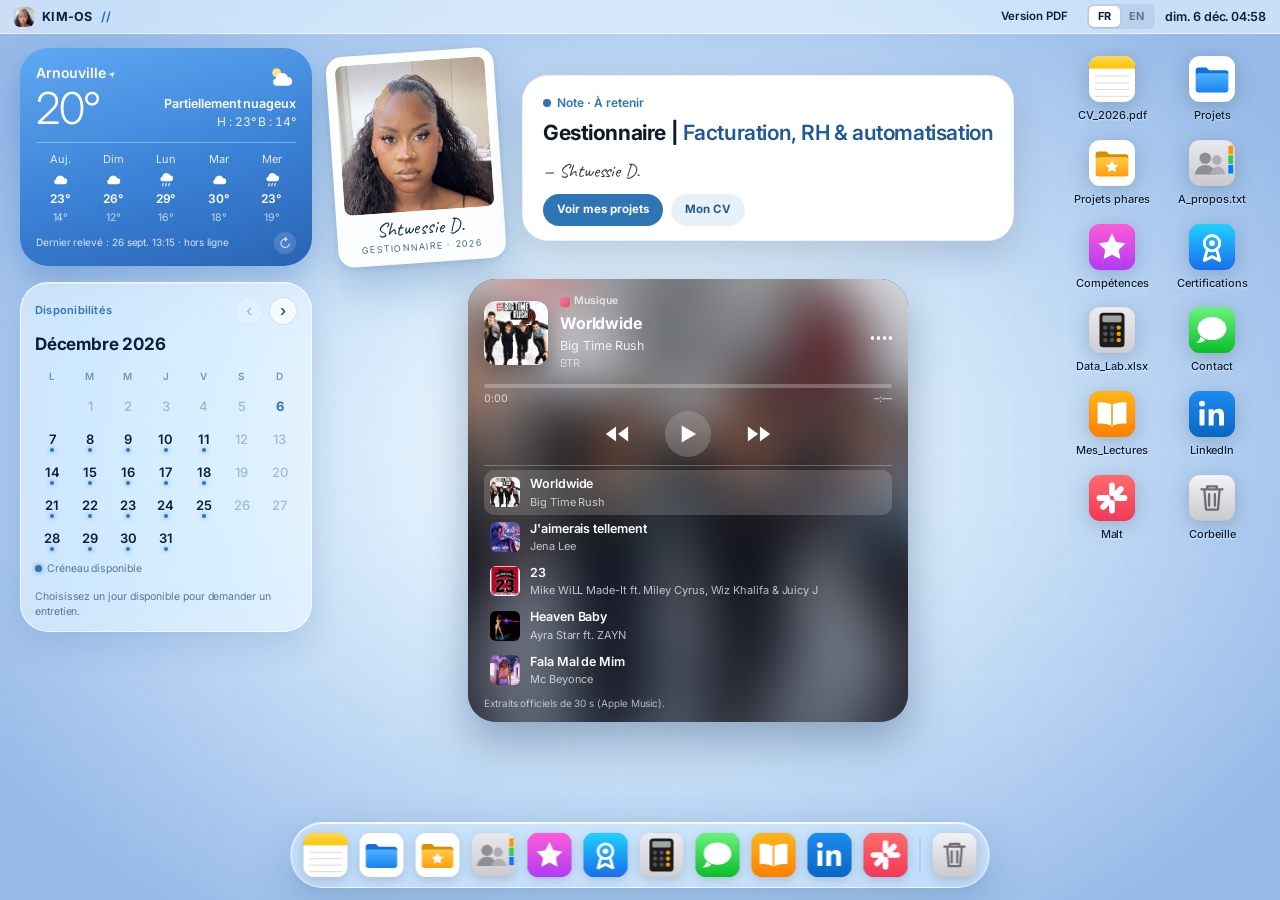
==== index.html @ 1da0425a "Portfolio KIM-OS" ====
<!DOCTYPE html>
<html lang="fr">
<head>
<meta charset="utf-8">
<meta name="viewport" content="width=device-width, initial-scale=1">
<title>KIM-OS Portfolio</title>
<link rel="preconnect" href="https://fonts.googleapis.com">
<link rel="preconnect" href="https://fonts.gstatic.com" crossorigin>
<link href="https://fonts.googleapis.com/css2?family=Playfair+Display:wght@500;600;700&family=Inter:wght@400;500;600;700&family=JetBrains+Mono:wght@400;500&family=Caveat:wght@500;600&display=swap" rel="stylesheet">
<style>
:root{
  --wall:#EFEBE4; --wall-2:#E5DFD5; --surface:#FFFFFF; --surface-2:#F7F5F1; --surface-3:#EFEDE8;
  --ink:#16171B; --ink-2:#3B3F48; --muted:#6B7080; --line:#E4E0D8;
  --accent:#6B1724; --accent-soft:rgba(107,23,36,.08); --gold:#A9842A; --gold-soft:rgba(212,175,55,.16);
  --ok:#1B8A5A; --flag-bg:#FFF1CC; --flag-ink:#6E4A00;
  --term-bg:#131418; --term-ink:#E7E4DD; --term-dim:#8C8F99; --term-acc:#E3B94A;
  --bar:rgba(255,255,255,.72); --dock:rgba(255,255,255,.66);
  --shadow:0 1px 2px rgba(0,0,0,.06),0 18px 50px rgba(30,20,10,.16);
  --serif:"Playfair Display",Georgia,serif; --sans:"Inter",system-ui,sans-serif; --mono:"JetBrains Mono",ui-monospace,monospace;
}
@media (prefers-color-scheme:dark){:root:not([data-theme="light"]){
  --wall:#121317; --wall-2:#1A1B21; --surface:#1C1D22; --surface-2:#23242A; --surface-3:#2A2B32;
  --ink:#EEECE7; --ink-2:#CBC8C1; --muted:#9A9DA8; --line:#33343C;
  --accent:#E0909C; --accent-soft:rgba(224,144,156,.12); --gold:#D9B64E; --gold-soft:rgba(217,182,78,.14);
  --flag-bg:#4A3A12; --flag-ink:#FFE3A1; --bar:rgba(28,29,34,.72); --dock:rgba(28,29,34,.7);
  --shadow:0 1px 2px rgba(0,0,0,.3),0 18px 50px rgba(0,0,0,.5);
}}
:root[data-theme="dark"]{
  --wall:#121317; --wall-2:#1A1B21; --surface:#1C1D22; --surface-2:#23242A; --surface-3:#2A2B32;
  --ink:#EEECE7; --ink-2:#CBC8C1; --muted:#9A9DA8; --line:#33343C;
  --accent:#E0909C; --accent-soft:rgba(224,144,156,.12); --gold:#D9B64E; --gold-soft:rgba(217,182,78,.14);
  --flag-bg:#4A3A12; --flag-ink:#FFE3A1; --bar:rgba(28,29,34,.72); --dock:rgba(28,29,34,.7);
  --shadow:0 1px 2px rgba(0,0,0,.3),0 18px 50px rgba(0,0,0,.5);
}
*{box-sizing:border-box;margin:0;padding:0}
html,body{height:100%}
body{font-family:var(--sans);color:var(--ink);background:var(--wall);font-size:14px;line-height:1.55;-webkit-font-smoothing:antialiased;overflow:hidden}
button{font:inherit;color:inherit;background:none;border:0;cursor:pointer}
a{color:inherit}
.tbc{background:var(--flag-bg);color:var(--flag-ink);font-size:.86em;padding:.05em .4em;border-radius:4px;font-weight:500;box-decoration-break:clone;-webkit-box-decoration-break:clone}

/* ---------- Wallpaper ---------- */
#desktop{position:fixed;inset:0;overflow:hidden;
  background:
    radial-gradient(900px 600px at 85% 15%,var(--gold-soft),transparent 60%),
    radial-gradient(800px 700px at 10% 90%,var(--accent-soft),transparent 60%),
    linear-gradient(160deg,var(--wall),var(--wall-2));}
#desktop::after{content:"";position:absolute;inset:0;pointer-events:none;opacity:.35;
  background-image:linear-gradient(var(--line) 1px,transparent 1px),linear-gradient(90deg,var(--line) 1px,transparent 1px);
  background-size:48px 48px;mask-image:radial-gradient(ellipse at center,#000 20%,transparent 75%)}

/* ---------- Menu bar ---------- */
#menubar{position:fixed;top:0;left:0;right:0;height:38px;z-index:9000;display:flex;align-items:center;gap:14px;padding:0 14px;
  background:var(--bar);backdrop-filter:blur(18px) saturate(1.4);-webkit-backdrop-filter:blur(18px) saturate(1.4);border-bottom:1px solid var(--line);font-size:12.5px}
.mb-brand{white-space:nowrap;display:flex;align-items:center;gap:8px;font-weight:700;letter-spacing:.02em}
.mb-brand img{width:20px;height:20px;border-radius:6px;object-fit:cover}
.mb-brand span{color:var(--gold)}
#mbApp{color:var(--muted);font-weight:500;white-space:nowrap;overflow:hidden;text-overflow:ellipsis}
.mb-right{margin-left:auto;display:flex;align-items:center;gap:10px}
.seg{display:flex;background:var(--surface-3);border-radius:7px;padding:2px}
.seg button{padding:2px 9px;border-radius:5px;font-size:11px;font-weight:700;color:var(--muted)}
.seg button.on{background:var(--surface);color:var(--ink);box-shadow:0 1px 2px rgba(0,0,0,.12)}
.mb-btn{white-space:nowrap;padding:4px 9px;border-radius:6px;font-weight:600;font-size:11.5px}
.mb-btn:hover{background:var(--surface-3)}
#clock{font-variant-numeric:tabular-nums;font-weight:600;white-space:nowrap}

/* ---------- Desktop icons ---------- */
#icons{position:absolute;top:56px;left:18px;bottom:96px;display:grid;grid-auto-flow:column;grid-template-rows:repeat(auto-fill,104px);gap:6px 10px;z-index:1}
.dicon{width:100px;display:flex;flex-direction:column;align-items:center;gap:6px;padding:8px 4px;border-radius:10px;text-align:center;transition:background .15s}
.dicon:hover,.dicon:focus-visible{background:rgba(127,127,127,.12);outline:none}
.dicon:active .glyph{transform:scale(.94)}
.dicon .glyph{width:52px;height:52px;transition:transform .12s;filter:drop-shadow(0 4px 8px rgba(0,0,0,.14))}
.dicon .lbl{font-size:11px;font-weight:600;line-height:1.25;padding:1px 4px;border-radius:4px;overflow-wrap:normal;hyphens:auto}

/* ---------- Welcome widget ---------- */
#welcome{position:absolute;top:64px;right:32px;width:380px;z-index:1;background:var(--surface);border:1px solid var(--line);border-radius:18px;padding:22px;box-shadow:var(--shadow)}
.w-top{display:flex;gap:14px;align-items:center;margin-bottom:14px}
.w-top img{width:64px;height:64px;border-radius:14px;object-fit:cover;border:1px solid var(--line)}
.w-name{font-family:var(--serif);font-size:24px;font-weight:600;line-height:1.1}
.w-role{font-size:11px;letter-spacing:.1em;text-transform:uppercase;color:var(--accent);font-weight:700;margin-top:4px}
.w-pitch{color:var(--ink-2);font-size:13.5px;margin-bottom:14px}
.w-stats{display:grid;grid-template-columns:repeat(3,1fr);gap:8px;margin-bottom:16px}
.w-stats div{background:var(--surface-2);border:1px solid var(--line);border-radius:10px;padding:9px 10px}
.w-stats b{display:block;font-family:var(--serif);font-size:19px;line-height:1.1}
.w-stats span{font-size:10.5px;color:var(--muted);line-height:1.3;display:block;margin-top:2px}
.w-actions{display:flex;gap:8px;flex-wrap:wrap}
.btn{display:inline-flex;align-items:center;gap:6px;padding:9px 14px;border-radius:9px;font-size:12.5px;font-weight:600;border:1px solid var(--line);background:var(--surface);transition:transform .1s,border-color .15s}
.btn:hover{border-color:var(--ink)}
.btn:active{transform:scale(.97)}
.btn.primary{background:var(--ink);color:var(--surface);border-color:var(--ink)}
.w-hint{font-size:11px;color:var(--muted);margin-top:12px}

/* ---------- Windows ---------- */
.win{position:absolute;display:flex;flex-direction:column;background:var(--surface);border:1px solid var(--line);border-radius:14px;box-shadow:var(--shadow);overflow:hidden;min-width:320px;min-height:220px}
.win.focused{box-shadow:0 1px 2px rgba(0,0,0,.08),0 30px 80px rgba(30,20,10,.26)}
.win.opening{animation:winOpen .26s cubic-bezier(.2,.9,.3,1.15)}
.win.closing{animation:winClose .18s ease-in forwards}
.win.minimizing{animation:winMin .28s cubic-bezier(.5,0,.8,.4) forwards}
.win.restoring{animation:winOpen .24s cubic-bezier(.2,.9,.3,1.1)}
.win.hidden{display:none}
.win.maxed{left:8px!important;top:46px!important;width:calc(100vw - 16px)!important;height:calc(100vh - 136px)!important}
@keyframes winOpen{from{opacity:0;transform:scale(.82)}to{opacity:1;transform:scale(1)}}
@keyframes winClose{to{opacity:0;transform:scale(.9)}}
@keyframes winMin{to{opacity:0;transform:translateY(55vh) scale(.2)}}
.win-bar{height:40px;flex:none;display:flex;align-items:center;gap:10px;padding:0 12px;background:var(--surface-2);border-bottom:1px solid var(--line);cursor:grab;user-select:none;touch-action:none}
.win-bar:active{cursor:grabbing}
.lights{display:flex;gap:7px}
.lights button{width:13px;height:13px;border-radius:50%;position:relative}
.lights .l-close{background:#EC6A5E}.lights .l-min{background:#F4BF4F}.lights .l-max{background:#61C554}
.lights button::after{content:"";position:absolute;inset:-6px}
.win:not(.focused) .lights button{background:var(--line)}
.win-title{font-size:12.5px;font-weight:600;color:var(--ink-2);flex:1;text-align:center;white-space:nowrap;overflow:hidden;text-overflow:ellipsis;padding-right:52px}
.win-body{flex:1;overflow:auto;overscroll-behavior:contain}

/* ---------- Dock ---------- */
#dock{position:fixed;left:50%;bottom:12px;transform:translateX(-50%);z-index:9000;display:flex;gap:6px;padding:7px 9px;border-radius:18px;
  background:var(--dock);backdrop-filter:blur(18px) saturate(1.4);-webkit-backdrop-filter:blur(18px) saturate(1.4);border:1px solid var(--line);box-shadow:0 10px 30px rgba(0,0,0,.14)}
.dk{position:relative;width:50px;height:50px;border-radius:12px;display:grid;place-items:center;transition:transform .15s}
.dk:hover{transform:translateY(-6px) scale(1.08)}
.dk svg{width:42px;height:42px}
.dk::after{content:"";position:absolute;bottom:-5px;left:50%;width:4px;height:4px;margin-left:-2px;border-radius:50%;background:var(--ink);opacity:0;transition:opacity .2s}
.dk.running::after{opacity:.7}
.dk .tip{position:absolute;bottom:62px;left:50%;transform:translateX(-50%);background:var(--ink);color:var(--surface);font-size:11px;font-weight:600;padding:3px 8px;border-radius:6px;white-space:nowrap;opacity:0;pointer-events:none;transition:opacity .15s}
.dk:hover .tip{opacity:1}
.dk-sep{width:1px;background:var(--line);margin:6px 2px}

/* ---------- Shared content ---------- */
.doc{padding:26px 30px 34px;max-width:880px;margin:0 auto}
.eyebrow{font-size:10.5px;letter-spacing:.14em;text-transform:uppercase;font-weight:700;color:var(--accent)}
.h-serif{font-family:var(--serif);font-weight:600;line-height:1.15}
.chip{display:inline-flex;align-items:center;font-size:11px;font-weight:600;padding:3px 9px;border-radius:999px;border:1px solid var(--line);background:var(--surface-2);color:var(--ink-2);white-space:nowrap}
.tag{display:inline-block;font-size:10.5px;font-weight:700;padding:3px 9px;border-radius:999px;letter-spacing:.02em;white-space:nowrap}
.tag.project{background:var(--accent-soft);color:var(--accent)}
.tag.run{background:var(--surface-3);color:var(--muted)}
.tag.past{background:var(--gold-soft);color:var(--gold)}

/* Explorer */
.explorer{display:grid;grid-template-columns:190px 1fr;height:100%}
.ex-side{background:var(--surface-2);border-right:1px solid var(--line);padding:14px 10px;font-size:12.5px}
.ex-side h4{font-size:10px;letter-spacing:.12em;text-transform:uppercase;color:var(--muted);margin:6px 8px 8px}
.ex-side button{display:flex;justify-content:space-between;width:100%;padding:7px 9px;border-radius:7px;text-align:left;font-weight:500}
.ex-side button:hover{background:var(--surface-3)}
.ex-side button.on{background:var(--accent-soft);color:var(--accent);font-weight:700}
.ex-side button small{color:var(--muted);font-weight:500}
.ex-main{display:flex;flex-direction:column;min-width:0}
.ex-path{display:flex;align-items:center;gap:8px;padding:10px 16px;border-bottom:1px solid var(--line);font-size:12px;color:var(--muted);font-family:var(--mono)}
.ex-note{padding:10px 16px 0;font-size:11.5px;color:var(--muted)}
.ex-grid{display:grid;grid-template-columns:repeat(auto-fill,minmax(220px,1fr));gap:12px;padding:14px 16px 18px;overflow:auto}
.pfile{display:flex;flex-direction:column;gap:8px;text-align:left;padding:14px;border:1px solid var(--line);border-radius:12px;background:var(--surface);transition:border-color .15s,transform .15s,box-shadow .15s}
.pfile:hover{border-color:var(--ink);transform:translateY(-2px);box-shadow:0 8px 20px rgba(0,0,0,.08)}
.pfile-top{display:flex;align-items:center;justify-content:space-between;gap:8px}
.pfile-top svg{width:34px;height:34px;flex:none}
.pfile-ref{font-family:var(--mono);font-size:10.5px;color:var(--muted)}
.pfile h3{font-family:var(--serif);font-size:15.5px;font-weight:600;line-height:1.25}
.pfile p{font-size:12px;color:var(--muted);line-height:1.5}
.pfile .metric{font-size:11.5px;font-weight:700;color:var(--accent)}
.ex-status{border-top:1px solid var(--line);padding:6px 16px;font-size:11px;color:var(--muted)}

/* Case study */
.cs-head{margin-bottom:18px}
.cs-kicker{display:flex;flex-wrap:wrap;align-items:center;gap:8px;margin-bottom:10px;font-size:11.5px;color:var(--muted)}
.cs-kicker .ref{font-family:var(--mono);color:var(--gold);font-weight:500}
.cs-head h2{font-family:var(--serif);font-size:27px;font-weight:600;line-height:1.18;margin-bottom:6px}
.cs-line{color:var(--ink-2);font-size:14px}
.cs-meta{display:grid;grid-template-columns:repeat(4,1fr);border-top:1px solid var(--ink);border-bottom:1px solid var(--line);margin:18px 0 22px}
.cs-meta div{padding:10px 12px 10px 0}
.cs-meta dt{font-size:9.5px;letter-spacing:.12em;text-transform:uppercase;color:var(--muted);font-weight:700;margin-bottom:3px}
.cs-meta dd{font-size:12.5px;line-height:1.4}
.cs-grid{display:grid;grid-template-columns:1fr 1fr;gap:26px}
.blk{margin-bottom:20px}
.blk h4{font-size:10.5px;letter-spacing:.13em;text-transform:uppercase;font-weight:700;color:var(--accent);margin-bottom:7px}
.blk p,.blk li{font-size:13px}
.blk ul{padding-left:17px}
.blk ul li{margin-bottom:3px}
.role{display:grid;gap:8px}
.role>div{padding-left:11px;border-left:2px solid var(--line)}
.role>div.mine{border-left-color:var(--accent)}
.role b{display:block;font-size:11px;letter-spacing:.04em;text-transform:uppercase;margin-bottom:2px}
.steps{list-style:none;counter-reset:s}
.steps li{counter-increment:s;display:grid;grid-template-columns:24px 1fr;margin-bottom:5px}
.steps li::before{content:counter(s,decimal-leading-zero);font-family:var(--mono);font-size:11px;color:var(--gold);padding-top:2px}
.chain{margin-bottom:12px}
.chain-name{font-size:12.5px;font-weight:700;margin-bottom:6px}
.chain-name span{font-size:9.5px;font-weight:700;letter-spacing:.06em;text-transform:uppercase;background:var(--gold-soft);color:var(--gold);padding:2px 6px;border-radius:4px;margin-right:6px}
.flow{display:flex;flex-wrap:wrap;align-items:center;gap:5px}
.flow .st{font-size:11.5px;line-height:1.3;background:var(--surface-2);border:1px solid var(--line);border-radius:6px;padding:4px 8px}
.flow .ar{color:var(--gold);font-weight:700;font-size:12px}
.ps{width:100%;border-collapse:collapse}
.ps th{font-size:9.5px;letter-spacing:.12em;text-transform:uppercase;color:var(--muted);text-align:left;font-weight:700;padding-bottom:5px}
.ps td{font-size:12.5px;padding:7px 10px 7px 0;border-top:1px solid var(--line);vertical-align:top;width:50%}
.res{display:grid;grid-template-columns:1fr 1fr;gap:10px}
.res>div{border-radius:10px;padding:11px 13px}
.res .ok{background:var(--accent-soft)}
.res .ms{border:1px dashed var(--line)}
.res b{display:block;font-size:9.5px;letter-spacing:.12em;text-transform:uppercase;margin-bottom:5px}
.res .ok b{color:var(--accent)}.res .ms b{color:var(--muted)}
.res ul{padding-left:15px}.res li{font-size:12.3px}
.chips{display:flex;flex-wrap:wrap;gap:6px}
.pm-link{display:grid;grid-template-columns:170px 1fr;gap:18px;background:var(--ink);color:var(--surface);border-radius:12px;padding:16px 20px;margin-top:6px}
.pm-link b{font-size:10px;letter-spacing:.12em;text-transform:uppercase;opacity:.7}
.pm-link p{font-size:13.5px}
.cs-nav{display:flex;justify-content:space-between;gap:10px;margin-top:22px}

/* CV / About / Skills */
.cv h1{font-family:var(--serif);font-size:32px;font-weight:600;line-height:1.1}
.cv .sub{color:var(--accent);font-weight:700;font-size:12px;letter-spacing:.1em;text-transform:uppercase;margin:6px 0 10px}
.cv .contact{display:flex;flex-wrap:wrap;gap:6px 16px;font-size:12.5px;color:var(--muted);padding-bottom:16px;border-bottom:1px solid var(--line);margin-bottom:18px}
.cv h3{font-size:10.5px;letter-spacing:.14em;text-transform:uppercase;color:var(--accent);font-weight:700;margin:20px 0 10px}
.job{display:grid;grid-template-columns:150px 1fr;gap:16px;padding:10px 0;border-top:1px solid var(--line)}
.job:first-of-type{border-top:0}
.job .when{font-size:12px;color:var(--muted)}
.job h5{font-size:14px;font-weight:700}
.job .org{font-size:12px;color:var(--muted);margin-bottom:5px}
.job ul{padding-left:16px}.job li{font-size:13px;margin-bottom:2px}
.about p{font-size:14.5px;color:var(--ink-2);margin-bottom:12px;max-width:62ch}
.about .lead{font-family:var(--serif);font-size:22px;color:var(--ink);line-height:1.35;margin:8px 0 18px}
.sk{display:grid;grid-template-columns:180px 1fr;gap:18px;padding:16px 0;border-top:1px solid var(--line)}
.sk h4{font-family:var(--serif);font-size:18px;font-weight:600;line-height:1.15}
.sk h4 small{display:block;font-family:var(--sans);font-size:11px;color:var(--muted);font-weight:500;margin-top:3px}
.sk ul{list-style:none}
.sk li{display:flex;justify-content:space-between;gap:12px;font-size:13px;padding:4px 0}
.sk li .ev{font-family:var(--mono);font-size:11px;color:var(--accent);white-space:nowrap}
.sk li.learn{color:var(--muted)}.sk li.learn .ev{color:var(--muted)}
.certs{display:grid;grid-template-columns:repeat(auto-fill,minmax(230px,1fr));gap:12px}
.cert{border:1px solid var(--line);border-radius:12px;padding:16px;display:flex;flex-direction:column;gap:6px}
.cert h5{font-family:var(--serif);font-size:16px;font-weight:600;line-height:1.2}
.cert .by{font-size:11.5px;color:var(--muted)}
.cert .btn{align-self:flex-start;margin-top:6px}

/* Terminal */
.term{background:var(--term-bg);color:var(--term-ink);font-family:var(--mono);font-size:13px;height:100%;padding:14px 16px;display:flex;flex-direction:column}
.term-out{flex:1;overflow:auto;white-space:pre-wrap;word-break:break-word}
.term-out .dim{color:var(--term-dim)}.term-out .acc{color:var(--term-acc)}.term-out a{color:#9CC3FF}
.term-in{display:flex;gap:8px;align-items:center;margin-top:6px}
.term-in span{color:var(--term-acc);white-space:nowrap}
.term-in input{flex:1;background:transparent;border:0;outline:0;color:var(--term-ink);font:inherit;caret-color:var(--term-acc);min-width:0}
.term-quick{display:flex;flex-wrap:wrap;gap:6px;margin-top:10px}
.term-quick button{font-family:var(--mono);font-size:11px;color:var(--term-ink);border:1px solid #33343C;border-radius:6px;padding:3px 8px}
.term-quick button:hover{border-color:var(--term-acc);color:var(--term-acc)}

/* Trash */
.trash-row{display:grid;grid-template-columns:28px 1fr auto;gap:12px;align-items:center;padding:11px 0;border-top:1px solid var(--line)}
.trash-row svg{width:26px;height:26px}
.trash-row .fn{font-family:var(--mono);font-size:12.5px;text-decoration:line-through;color:var(--muted)}
.trash-row .why{font-size:12.5px}
#toast{position:fixed;left:50%;bottom:92px;transform:translate(-50%,20px);background:var(--ink);color:var(--surface);font-size:12.5px;font-weight:500;padding:9px 14px;border-radius:10px;opacity:0;transition:.25s;z-index:9500;pointer-events:none;max-width:90vw;text-align:center}
#toast.show{opacity:1;transform:translate(-50%,0)}

/* ---------- Bibliothèque ---------- */
.lib{padding:22px 26px 26px}
.lib-head{display:flex;flex-wrap:wrap;align-items:flex-end;justify-content:space-between;gap:14px;margin-bottom:16px}
.lib-head p{color:var(--ink-2);font-size:13.5px;max-width:52ch;margin-top:6px}
.lib-stats{display:flex;gap:8px}
.lib-stats div{background:var(--surface-2);border:1px solid var(--line);border-radius:10px;padding:8px 12px;min-width:88px}
.lib-stats b{display:block;font-family:var(--serif);font-size:20px;line-height:1.1}
.lib-stats span{font-size:10.5px;color:var(--muted)}
.lib-bar{display:flex;flex-wrap:wrap;gap:10px;align-items:center;padding:12px 0;border-top:1px solid var(--line);border-bottom:1px solid var(--line);margin-bottom:16px}
.lib-tabs{display:flex;background:var(--surface-3);border-radius:9px;padding:3px}
.lib-tabs button{padding:6px 13px;border-radius:7px;font-size:12.5px;font-weight:600;color:var(--muted)}
.lib-tabs button.on{background:var(--surface);color:var(--ink);box-shadow:0 1px 2px rgba(0,0,0,.12)}
.lib-tabs small{font-weight:500;opacity:.7;margin-left:4px}
.lib-search{flex:1;min-width:170px;border:1px solid var(--line);background:var(--surface);color:var(--ink);border-radius:9px;padding:7px 11px;font:inherit;font-size:12.5px}
.lib-search:focus,.lib-sort:focus{outline:2px solid var(--accent-soft);border-color:var(--accent)}
.lib-sort{border:1px solid var(--line);background:var(--surface);color:var(--ink);border-radius:9px;padding:7px 9px;font:inherit;font-size:12.5px}
.lib-filters{display:flex;flex-wrap:wrap;gap:6px;width:100%}
.lib-filters button{font-size:11.5px;font-weight:600;padding:4px 11px;border-radius:999px;border:1px solid var(--line);color:var(--ink-2)}
.lib-filters button:hover{border-color:var(--ink)}
.lib-filters button.on{background:var(--ink);color:var(--surface);border-color:var(--ink)}
.lib-grid{display:grid;grid-template-columns:repeat(auto-fill,minmax(128px,1fr));gap:18px 14px}
.bk{display:flex;flex-direction:column;gap:7px;transition:transform .15s}
.bk:hover{transform:translateY(-3px)}
.bk-cover{aspect-ratio:2/3;border-radius:3px 9px 9px 3px;padding:12px 10px 10px 15px;display:flex;flex-direction:column;justify-content:space-between;color:#fff;position:relative;overflow:hidden;
  background:linear-gradient(135deg,rgba(255,255,255,.12),transparent 55%),var(--c);box-shadow:inset 5px 0 0 rgba(0,0,0,.22),inset 6px 0 0 rgba(255,255,255,.12),0 8px 18px rgba(0,0,0,.16)}
.bk-t{padding-right:16px;font-family:var(--serif);font-size:13.5px;font-weight:600;line-height:1.2;overflow-wrap:anywhere}
.bk-a{font-size:10.5px;opacity:.8;margin-top:4px}
.bk-foot{display:flex;justify-content:space-between;align-items:flex-end;font-size:9px;letter-spacing:.14em;text-transform:uppercase;opacity:.75}
.bk-fav{position:absolute;top:0;right:12px;background:#D9B64E;color:#16171B;font-size:10px;font-weight:700;padding:10px 5px 5px;border-radius:0 0 4px 4px}
.bk-meta{display:flex;flex-wrap:wrap;align-items:center;gap:6px;font-size:11.5px;color:var(--muted)}
.bk-meta b{color:var(--ink);font-weight:700}
.bk-wip{font-size:10px;font-weight:700;color:var(--gold);background:var(--gold-soft);padding:1px 6px;border-radius:999px}
.bk-title-under{font-size:12px;font-weight:600;line-height:1.3;color:var(--ink)}
.stars{position:relative;display:inline-block;font-size:12px;letter-spacing:1px;line-height:1;color:var(--line)}
.stars::before{content:"★★★★★"}
.stars::after{content:"★★★★★";position:absolute;left:0;top:0;width:calc(var(--r) * 20%);overflow:hidden;white-space:nowrap;color:var(--gold)}
.lib-empty{color:var(--muted);font-size:13px;padding:30px 0;text-align:center}
.lib-count{font-size:11px;color:var(--muted);margin-top:18px}
.bk-cover img{position:absolute;inset:0;width:100%;height:100%;object-fit:cover;z-index:1}

.bk-cover::after{content:"";position:absolute;inset:0;z-index:1;pointer-events:none;border-radius:inherit;box-shadow:inset 5px 0 0 rgba(0,0,0,.2),inset 6px 0 0 rgba(255,255,255,.12)}
.bk-fav{z-index:2}
.bk-cap{font-size:12px;font-weight:600;line-height:1.3;color:var(--ink);display:-webkit-box;-webkit-line-clamp:2;-webkit-box-orient:vertical;overflow:hidden}
.bk-cap small{display:block;font-weight:500;color:var(--muted);font-size:11px}
@media (max-width:760px){.lib{padding:16px}.lib-grid{grid-template-columns:repeat(auto-fill,minmax(104px,1fr));gap:14px 10px}.lib-stats{width:100%}.lib-stats div{flex:1;min-width:0}}

.bk[data-bk]{cursor:pointer;outline:none}
.bk[data-bk]:focus-visible .bk-cover{outline:2px solid var(--accent);outline-offset:3px}
.bk-drawer-wrap{position:absolute;left:0;right:0;top:40px;bottom:0;z-index:5}
.bk-backdrop{position:absolute;inset:0;background:rgba(12,12,16,.38);opacity:0;transition:opacity .28s ease;cursor:pointer}
.bk-drawer{position:absolute;top:0;right:0;bottom:0;width:min(430px,100%);background:var(--surface);border-left:1px solid var(--line);box-shadow:-24px 0 60px rgba(0,0,0,.2);transform:translateX(100%);transition:transform .32s cubic-bezier(.2,.8,.2,1);overflow:auto;overscroll-behavior:contain;padding:26px 28px 32px}
.bk-drawer-wrap.open .bk-backdrop{opacity:1}
.bk-drawer-wrap.open .bk-drawer{transform:none}
.bkd-close{position:absolute;top:14px;right:14px;width:34px;height:34px;border-radius:9px;background:var(--surface-3);font-size:15px;font-weight:700;display:grid;place-items:center;transition:background .15s,transform .1s;z-index:2}
.bkd-close:hover{background:var(--line)}
.bkd-close:active{transform:scale(.94)}
.bkd-close:focus-visible{outline:2px solid var(--accent);outline-offset:2px}
.bkd-cover{width:200px;max-width:60%;aspect-ratio:2/3;margin:14px auto 20px;border-radius:4px 10px 10px 4px;overflow:hidden;position:relative;color:#fff;padding:16px 14px 14px 20px;
  background:linear-gradient(135deg,rgba(255,255,255,.12),transparent 55%),var(--c);box-shadow:0 22px 44px rgba(0,0,0,.3),0 4px 10px rgba(0,0,0,.15)}
.bkd-cover img{position:absolute;inset:0;width:100%;height:100%;object-fit:cover}
.bkd-cover::after{content:"";position:absolute;inset:0;box-shadow:inset 6px 0 0 rgba(0,0,0,.2),inset 7px 0 0 rgba(255,255,255,.12);pointer-events:none}
.bkd-cover .bk-t{font-size:18px}
.bkd-tags{display:flex;justify-content:center;gap:6px;margin-bottom:10px}
.bkd-fav{font-size:10.5px;font-weight:700;padding:3px 9px;border-radius:999px;background:var(--gold-soft);color:var(--gold)}
.bkd-title{font-family:var(--serif);font-size:23px;font-weight:600;line-height:1.2;text-align:center}
.bkd-author{text-align:center;color:var(--muted);font-size:13.5px;margin-top:4px}
.bkd-rating{display:flex;justify-content:center;align-items:center;flex-wrap:wrap;gap:10px;margin:16px 0 20px;padding:12px;border-top:1px solid var(--line);border-bottom:1px solid var(--line)}
.bkd-rating b{font-family:var(--serif);font-size:22px}
.bkd-rating b small{font-family:var(--sans);font-size:12px;color:var(--muted);font-weight:500}
.bkd-lbl{font-size:10px;letter-spacing:.12em;text-transform:uppercase;font-weight:700;color:var(--muted)}
.bkd-none{color:var(--muted);font-size:13px}
.stars.lg{font-size:22px;letter-spacing:2px}
.bkd-sum h5{font-size:10.5px;letter-spacing:.13em;text-transform:uppercase;font-weight:700;color:var(--accent);margin-bottom:8px}
.bkd-sum h5 small{text-transform:none;letter-spacing:0;color:var(--muted);font-weight:500}
.bkd-sum p{font-size:14px;line-height:1.65;color:var(--ink-2)}
.bkd-sum .bkd-empty{border:1px dashed var(--line);border-radius:10px;padding:16px;text-align:center;color:var(--muted);font-size:13px}
@media (prefers-reduced-motion:reduce){.bk-drawer,.bk-backdrop{transition:none}}
/* ---------- Data_Lab ---------- */
:root{--xl:#1F5A96;--xl-soft:rgba(31,90,150,.09);--xl-grid:#E3EDF7}
:root[data-theme="dark"]{--xl:#6FA8DC;--xl-soft:rgba(111,168,220,.12);--xl-grid:#2A3240}
@media (prefers-color-scheme:dark){:root:not([data-theme="light"]){--xl:#6FA8DC;--xl-soft:rgba(111,168,220,.12);--xl-grid:#2A3240}}
.win-body:has(> .xl){overflow:hidden}
.xl{display:flex;flex-direction:column;height:100%;background:var(--surface)}
.xl-fbar{flex:none;display:flex;align-items:center;gap:10px;padding:7px 12px;border-bottom:1px solid var(--line);background:var(--surface-2);font-family:var(--mono);font-size:12px;min-width:0}
.xl-name{flex:none;width:52px;text-align:center;padding:3px 0;border:1px solid var(--line);border-radius:5px;background:var(--surface);color:var(--ink-2)}
.xl-fx{flex:none;font-style:italic;font-weight:700;color:var(--xl)}
.xl-fbar code{flex:1;min-width:0;white-space:nowrap;overflow:hidden;text-overflow:ellipsis;color:var(--ink)}
.xl-fbar code.in{animation:xlType .5s ease}
@keyframes xlType{from{opacity:0;transform:translateY(3px)}to{opacity:1;transform:none}}
.xl-sheetname{flex:none;font-size:10.5px;color:var(--muted);font-family:var(--sans)}
.xl-colhead{flex:none;display:grid;grid-template-columns:36px repeat(10,1fr);border-bottom:1px solid var(--line);background:var(--surface-2);font-family:var(--mono);font-size:10.5px;color:var(--muted);text-align:center}
.xl-colhead span{padding:3px 0;border-right:1px solid var(--xl-grid)}
.xl-body{flex:1;overflow:auto;overscroll-behavior:contain;background-image:linear-gradient(var(--xl-grid) 1px,transparent 1px);background-size:100% 28px}
.xl-row{display:grid;grid-template-columns:36px 1fr;border-bottom:1px solid var(--line)}
.xl-rn{font-family:var(--mono);font-size:10.5px;color:var(--muted);text-align:center;padding-top:14px;background:var(--surface-2);border-right:1px solid var(--line)}
.xl-cell{padding:16px 20px 20px;background:var(--surface);min-width:0}
.xl-h{font-size:10.5px;letter-spacing:.14em;text-transform:uppercase;font-weight:700;color:var(--xl);margin-bottom:10px}
.xl-cert{display:grid;grid-template-columns:1.4fr 1fr;gap:16px;align-items:stretch}
.xl-cert-main{border:1px solid var(--line);border-left:4px solid var(--xl);border-radius:10px;padding:16px 18px;display:flex;flex-direction:column;gap:10px;align-items:flex-start}
.xl-cert-main h3{font-family:var(--serif);font-size:22px;font-weight:600;line-height:1.15}
.xl-badge{font-size:11px;font-weight:700;color:var(--xl);background:var(--xl-soft);padding:3px 10px;border-radius:999px}
.xl-cert-main dl{display:flex;flex-wrap:wrap;gap:6px 22px}
.xl-cert-main dt{font-size:9.5px;letter-spacing:.12em;text-transform:uppercase;color:var(--muted);font-weight:700}
.xl-cert-main dd{font-size:13px;font-weight:600}
.xl-kpis{display:grid;grid-template-columns:1fr 1fr;border:1px solid var(--line);border-radius:10px;overflow:hidden}
.xl-kpis div{padding:12px 14px;border-right:1px solid var(--xl-grid);border-bottom:1px solid var(--xl-grid);display:flex;flex-direction:column;justify-content:center}
.xl-kpis b{font-family:var(--mono);font-size:24px;font-weight:500;color:var(--xl);line-height:1.1}
.xl-kpis span{font-size:11.5px;color:var(--muted)}
.xl-charts{display:grid;grid-template-columns:repeat(2,1fr);gap:12px}
.xl-chart{border:1px solid var(--line);border-radius:10px;padding:12px 14px 10px;display:flex;flex-direction:column;gap:8px;background:var(--surface)}
.xl-chart figcaption{font-size:12px;font-weight:600}
.xl-src{font-size:10px;color:var(--muted);font-family:var(--mono)}
.xl-vbars{display:flex;align-items:flex-end;gap:10px;height:120px;padding:0 4px;border-bottom:1px solid var(--line)}
.xl-vbar{flex:1;display:flex;flex-direction:column;align-items:center;justify-content:flex-end;height:100%;gap:3px}
.xl-vbar i{display:block;width:100%;max-width:38px;background:var(--xl);border-radius:4px 4px 0 0;transform-origin:bottom;animation:xlGrow .7s cubic-bezier(.2,.8,.2,1) both}
.xl-vval{font-family:var(--mono);font-size:10.5px;color:var(--ink-2)}
.xl-vlbl{font-size:10.5px;color:var(--muted);position:relative;top:18px;height:0;white-space:nowrap}
.xl-chart .xl-vbars{margin-bottom:18px}
.xl-hbars{display:flex;flex-direction:column;gap:5px}
.xl-hbar{display:grid;grid-template-columns:92px 1fr 22px;gap:8px;align-items:center;font-size:11px}
.xl-hlbl{color:var(--muted);white-space:nowrap;overflow:hidden;text-overflow:ellipsis}
.xl-htrack{height:10px;background:var(--xl-soft);border-radius:3px;overflow:hidden}
.xl-htrack i{display:block;height:100%;background:var(--xl);border-radius:3px;transform-origin:left;animation:xlGrowX .7s cubic-bezier(.2,.8,.2,1) both}
.xl-hbar b{font-family:var(--mono);font-weight:500;text-align:right}
@keyframes xlGrow{from{transform:scaleY(0)}}
@keyframes xlGrowX{from{transform:scaleX(0)}}
.xl-note{font-size:12px;color:var(--muted);margin:-4px 0 10px}
.xl-filters{display:flex;flex-wrap:wrap;gap:6px;margin-bottom:12px}
.xl-filters button{font-size:11.5px;font-weight:600;padding:4px 11px;border-radius:999px;border:1px solid var(--line);color:var(--ink-2)}
.xl-filters button.on{background:var(--xl);border-color:var(--xl);color:#fff}
.xl-grid{display:grid;grid-template-columns:repeat(auto-fill,minmax(250px,1fr));gap:12px}
.xl-card{display:flex;flex-direction:column;gap:7px;text-align:left;padding:14px;border:1px solid var(--line);border-radius:10px;background:var(--surface);transition:border-color .15s,transform .15s,box-shadow .15s}
.xl-card:hover{border-color:var(--xl);transform:translateY(-2px);box-shadow:0 8px 20px rgba(0,0,0,.08)}
.xl-card:focus-visible{outline:2px solid var(--xl);outline-offset:2px}
.xld-head{padding-right:44px}.xl-card-top,.xld-head{display:flex;justify-content:space-between;align-items:center;gap:8px}
.xl-tab{font-family:var(--mono);font-size:10.5px;padding:2px 8px;border:1px solid var(--line);border-bottom:2px solid var(--xl);border-radius:4px 4px 0 0;background:var(--surface-2);white-space:nowrap}
.xl-fig{font-size:10.5px;font-weight:700;color:var(--xl);text-align:right}
.xl-card h4{font-family:var(--serif);font-size:15.5px;font-weight:600;line-height:1.25}
.xl-card p{font-size:12px;color:var(--muted);line-height:1.5}
.xl-fns{display:flex;flex-wrap:wrap;gap:4px}
.xl-fns code{font-family:var(--mono);font-size:10.5px;padding:1px 6px;border-radius:4px;background:var(--xl-soft);color:var(--xl)}
.xl-open{font-size:11.5px;font-weight:600;color:var(--xl);margin-top:auto}
.xl-sheettabs{flex:none;display:flex;align-items:flex-end;gap:2px;padding:0 10px;border-top:1px solid var(--line);background:var(--surface-2);height:34px}
.xl-sheettabs button{font-size:12px;font-weight:600;color:var(--muted);padding:6px 14px;border-radius:0 0 6px 6px}
.xl-sheettabs button.on{background:var(--surface);color:var(--xl);box-shadow:inset 0 2px 0 var(--xl)}
.xl-plus{color:var(--muted);padding:6px 10px;font-size:14px}
.xld-tag{font-size:11px;font-weight:600;color:var(--muted);margin:6px 0 10px}
.xld-line{font-size:13.5px;color:var(--ink-2);margin-bottom:16px}
.xld-list{padding-left:17px}.xld-list li{font-size:13px;margin-bottom:4px;color:var(--ink-2)}
.xld-code{font-family:var(--mono);font-size:11.5px;white-space:pre-wrap;word-break:break-word;background:var(--surface-2);border:1px solid var(--line);border-left:3px solid var(--xl);border-radius:6px;padding:10px 12px;color:var(--ink)}
.bk-drawer .bkd-sum{margin-bottom:16px}
@media (max-width:760px){.xl-cert,.xl-charts{grid-template-columns:1fr}.xl-cell{padding:14px}.xl-colhead{grid-template-columns:28px repeat(6,1fr)}.xl-colhead span:nth-child(n+8){display:none}.xl-row{grid-template-columns:28px 1fr}.xl-sheetname{display:none}}
@media (prefers-reduced-motion:reduce){.xl-vbar i,.xl-htrack i,.xl-fbar code.in{animation:none}}

/* ---------- Data_Lab · étude de cas (charte bleue) ---------- */
.xc{--n:#0B1F3A;--d:#13315C;--p:#1B4A7A;--m:#1F5A96;--b:#2E75B6;--l:#9CC3E6;--i:#DCEAF7;--g:#F3F8FD;border:1px solid #D5DCE4;border-radius:14px;overflow:hidden;background:#fff;color:#1A2433}
.xc-head{display:flex;flex-wrap:wrap;justify-content:space-between;gap:8px;background:var(--n);color:#fff;padding:14px 20px 0}
.xc-kicker{font-size:10.5px;letter-spacing:.14em;text-transform:uppercase;font-weight:700;color:var(--i)}
.xc-tag{font-size:10.5px;color:var(--l)}
.xc-title{background:var(--n);color:#fff;font-family:var(--serif);font-size:22px;font-weight:600;line-height:1.2;padding:8px 20px 18px}
.xc-lead{font-size:14px;line-height:1.6;color:#1A2433;background:var(--g);border-bottom:1px solid var(--i);padding:14px 20px}
.xc-block{padding:16px 20px 4px}
.xc-block h4{display:flex;align-items:center;gap:10px;font-size:12px;letter-spacing:.12em;text-transform:uppercase;font-weight:700;color:var(--m);margin-bottom:10px}
.xc-block h4 span{font-family:var(--mono);font-size:11px;color:#fff;background:var(--m);border-radius:5px;padding:2px 6px;letter-spacing:0}
.xc-block ul{padding-left:18px}.xc-block li{font-size:13px;line-height:1.55;margin-bottom:5px;color:#3B4656}
.xc-two{display:grid;grid-template-columns:1fr 1fr;gap:12px}
.xc-sol{border:1px solid var(--i);border-top:3px solid var(--m);border-radius:10px;padding:12px 14px;background:#fff}
.xc-sol b{display:block;font-size:13px;color:var(--n);margin-bottom:6px}
.xc-sol li{font-size:12.5px}
.xc-dash{background:var(--g);border:1px solid var(--i);border-radius:12px;padding:12px}
.xc-kpis{display:grid;grid-template-columns:repeat(4,1fr);gap:8px;margin-bottom:10px}
.xc-kpi{border-radius:10px;padding:12px 14px;color:#fff;display:flex;flex-direction:column;gap:2px}
.xc-kpi.k0{background:var(--n)}.xc-kpi.k1{background:var(--d)}.xc-kpi.k2{background:var(--p)}.xc-kpi.k3{background:var(--m)}
.xc-kpi span{font-size:10px;letter-spacing:.1em;text-transform:uppercase;font-weight:700;color:var(--i)}
.xc-kpi b{font-size:24px;font-weight:700;line-height:1.15;font-variant-numeric:tabular-nums}
.xc-kpi small{font-size:11px;color:#fff;opacity:.9}
.xc-panels{display:grid;grid-template-columns:1.25fr 1fr;gap:10px}
.xc-panel{background:#fff;border:1px solid var(--i);border-radius:10px;padding:10px 12px}
.xc-panel figcaption{display:flex;flex-wrap:wrap;justify-content:space-between;gap:6px;font-size:12px;font-weight:700;color:var(--n);margin-bottom:6px}
.xc-panel figcaption small{font-weight:500;color:#5B6675}
.xc-leg{display:flex;align-items:center;gap:6px;font-size:10.5px;font-weight:500;color:#5B6675}
.xc-leg i{display:inline-block;width:10px;height:10px;border-radius:2px}.xc-leg i.s{background:var(--m)}.xc-leg i.m{background:var(--n);height:3px;margin-left:6px}
.xc-svg{width:100%;height:auto;display:block}
.xc-mat{width:100%;border-collapse:collapse;font-size:12px;font-variant-numeric:tabular-nums;color:#1A2433}
.xc-mat th,.xc-mat td{padding:7px 8px;text-align:right;border-bottom:1px solid var(--i)}
.xc-mat tr:first-child th{background:var(--n);color:#fff;font-weight:600;text-align:center}
.xc-mat th:first-child{text-align:left;font-weight:600}
.xc-mat td.t{font-weight:700;color:var(--n)}
.xc-mat tr.tot th,.xc-mat tr.tot td{background:var(--i);font-weight:700;color:var(--n);border-top:2px solid var(--n)}
.xc-dl{display:flex;flex-wrap:wrap;align-items:center;gap:8px;padding:14px 20px 18px;border-top:1px solid var(--i);margin-top:10px;background:var(--g)}
.xc-dl b{font-size:12px;color:var(--n);margin-right:4px}
.xc-file{display:flex;flex-direction:column;text-decoration:none;border:1px solid var(--l);background:#fff;border-radius:9px;padding:7px 12px;transition:border-color .15s,transform .1s}
.xc-file:hover{border-color:var(--m);transform:translateY(-1px)}
.xc-file span{font-family:var(--mono);font-size:11.5px;color:var(--n);font-weight:500}
.xc-file small{font-size:10.5px;color:#5B6675}
@media (max-width:760px){.xc-two,.xc-panels{grid-template-columns:1fr}.xc-kpis{grid-template-columns:1fr 1fr}.xc-title{font-size:19px}}

/* ---------- Mobile ---------- */
@media (max-width:760px){
  body{overflow:auto}
  #desktop{position:relative;min-height:100vh;padding:52px 16px 110px}
  #welcome{position:relative;top:auto;right:auto;width:auto;margin-bottom:18px}
  #icons{position:relative;top:auto;left:auto;bottom:auto;grid-auto-flow:row;grid-template-rows:none;grid-template-columns:repeat(4,1fr);gap:4px}
  .dicon{width:auto}
  .dicon .glyph{width:46px;height:46px}
  .win{position:fixed!important;left:0!important;top:38px!important;width:100vw!important;height:calc(100dvh - 38px)!important;border-radius:0;min-width:0}
  .win-bar{cursor:default}
  .lights .l-max{display:none}
  #dock{display:none}
  #mbApp{display:none}
  .mb-hide{display:none}
  .explorer{grid-template-columns:1fr;grid-template-rows:auto 1fr}
  .ex-side{display:flex;gap:4px;overflow-x:auto;border-right:0;border-bottom:1px solid var(--line);padding:8px}
  .ex-side h4{display:none}
  .ex-side button{width:auto;white-space:nowrap;gap:6px}
  .doc{padding:20px 16px 30px}
  .cs-meta{grid-template-columns:1fr 1fr}
  .cs-grid,.res,.pm-link,.sk,.job{grid-template-columns:1fr;gap:10px}
  .cs-head h2{font-size:22px}
}

/* ---------- Print (PDF for applications) ---------- */
#print-root{display:none}
@media print{
  @page{size:A4;margin:0}
  html,body{height:auto;overflow:visible;background:#fff}
  :root{--ink:#16171B;--ink-2:#3B3F48;--muted:#6B7080;--line:#E3E0D9;--accent:#6B1724;--accent-soft:#F3EBEC;--gold:#A9842A;--surface:#fff;--surface-2:#F7F5F1;--flag-bg:#FFF1CC;--flag-ink:#6E4A00}
  #desktop,#menubar,#dock,#toast,.win{display:none!important}
  #print-root{display:block;font-size:9pt;-webkit-print-color-adjust:exact;print-color-adjust:exact}
  .pp{width:210mm;min-height:297mm;padding:14mm 15mm 12mm;page-break-after:always;break-after:page;display:flex;flex-direction:column}
  .pp .doc{padding:0;max-width:none}
  .pp .cs-head h2{font-size:19pt}
  .pp .cs-line{font-size:9.5pt}
  .pp .cs-meta{margin:10px 0 12px}
  .pp .cs-meta dd{font-size:8.3pt}
  .pp .cs-grid{gap:16px}
  .pp .blk{margin-bottom:10px}
  .pp .blk p,.pp .blk li,.pp .ps td,.pp .res li,.pp .flow .st{font-size:8.2pt}
  .pp .flow .st{padding:2px 5px}
  .pp .pm-link{padding:10px 14px;grid-template-columns:120px 1fr}
  .pp .pm-link p{font-size:8.6pt}
  .pp .cs-nav{display:none}
  .pp .chip{font-size:7.5pt;padding:1px 7px}
  .pp .folio{margin-top:auto;padding-top:6px;border-top:1px solid var(--line);display:flex;justify-content:space-between;font-size:7.5pt;color:var(--muted)}
  .pp.cover{justify-content:space-between}
  .pp.cover h1{font-family:var(--serif);font-size:44pt;font-weight:600;line-height:1.05}
  .pp .job li,.pp .sk li,.pp .about p{font-size:9pt}
  .pp .sk{padding:9px 0}
}

/* =====================================================================
   KIM-OS · direction artistique « Bleu profond & glacial » (nocturne)
   ===================================================================== */
@media screen{
:root:not(#kimos){
  --wall:#07111F; --wall-2:#0C1B31; --surface:#10213A; --surface-2:#142844; --surface-3:#1B3354;
  --ink:#EAF3FC; --ink-2:#BFD3EA; --muted:#8CA5C4; --line:rgba(156,195,230,.16);
  --accent:#7CC4FF; --accent-soft:rgba(124,196,255,.13); --gold:#A9D4FF; --gold-soft:rgba(169,212,255,.12);
  --ok:#7CC4FF; --flag-bg:rgba(124,196,255,.16); --flag-ink:#D6ECFF;
  --term-bg:#060E1B; --term-ink:#DCEBFA; --term-dim:#7F98B8; --term-acc:#7CC4FF;
  --bar:rgba(8,18,34,.55); --dock:rgba(22,42,70,.42);
  --shadow:0 24px 70px rgba(2,8,20,.6),0 2px 8px rgba(2,8,20,.35);
  --xl:#7CC4FF; --xl-soft:rgba(124,196,255,.12); --xl-grid:rgba(156,195,230,.09);
  --glass:rgba(18,36,62,.62); --glass-b:rgba(170,210,245,.18); --ice:#EAF3FC; --electric:#4DA8FF;
  color-scheme:dark;
}
body{background:var(--wall)}
#desktop{
  background:
    radial-gradient(1100px 700px at 78% 8%,rgba(77,168,255,.16),transparent 60%),
    radial-gradient(900px 700px at 8% 95%,rgba(46,117,182,.22),transparent 62%),
    radial-gradient(600px 400px at 50% 55%,rgba(124,196,255,.06),transparent 70%),
    linear-gradient(165deg,#0B1A2F 0%,#07111F 55%,#050C18 100%);
  display:grid;grid-template-columns:340px minmax(0,1fr) 224px;gap:26px;padding:58px 24px 104px;align-items:start;overflow:auto}
#desktop::after{opacity:.5;background-image:linear-gradient(rgba(156,195,230,.05) 1px,transparent 1px),linear-gradient(90deg,rgba(156,195,230,.05) 1px,transparent 1px);background-size:56px 56px}
#desktop>*{position:relative;z-index:1}
#welcome{display:none!important}

/* Barre de menu & dock en verre givré */
#menubar{background:var(--bar);border-bottom:1px solid var(--glass-b);color:var(--ink)}
.seg{background:rgba(255,255,255,.06)}
.seg button.on{background:rgba(124,196,255,.22);color:#fff}
.mb-btn:hover{background:rgba(255,255,255,.08)}
#dock{background:var(--dock);border:1px solid var(--glass-b);border-radius:26px;padding:9px 12px;gap:8px;
  box-shadow:0 18px 50px rgba(2,8,20,.55),inset 0 1px 0 rgba(255,255,255,.08);backdrop-filter:blur(24px) saturate(1.5);-webkit-backdrop-filter:blur(24px) saturate(1.5);bottom:16px}
.dk{width:52px;height:52px;border-radius:15px}
.dk svg{width:46px;height:46px}
.dk::after{background:var(--accent);opacity:0;width:5px;height:5px;margin-left:-2.5px;box-shadow:0 0 8px var(--accent)}
.dk.running::after{opacity:1}
.dk .tip{background:rgba(10,22,40,.92);color:var(--ink);border:1px solid var(--glass-b)}
.dk-sep{background:var(--glass-b)}

/* Icônes du bureau (colonne de droite) */
#icons{position:static!important;grid-column:3;grid-row:1 / span 3;display:grid;grid-template-columns:1fr 1fr;grid-auto-flow:row;grid-template-rows:none;gap:6px;justify-items:center}
.dicon{width:100px}
.dicon .glyph{filter:drop-shadow(0 8px 16px rgba(2,8,20,.5))}
.dicon .lbl{color:var(--ink);text-shadow:0 1px 3px rgba(0,0,0,.6)}
.dicon:hover,.dicon:focus-visible{background:rgba(124,196,255,.10)}

/* Fenêtres en verre */
.win{background:rgba(14,29,51,.86);border:1px solid var(--glass-b);border-radius:22px;
  box-shadow:0 30px 80px rgba(2,8,20,.6),inset 0 1px 0 rgba(255,255,255,.06);backdrop-filter:blur(26px) saturate(1.3);-webkit-backdrop-filter:blur(26px) saturate(1.3)}
.win.focused{box-shadow:0 36px 100px rgba(2,8,20,.7),0 0 0 1px rgba(124,196,255,.22),inset 0 1px 0 rgba(255,255,255,.08)}
.win-bar{background:rgba(255,255,255,.035);border-bottom:1px solid var(--glass-b);height:44px}
.win-title{color:var(--ink-2)}
.lights .l-close{background:#7CC4FF}.lights .l-min{background:#4D8FD1}.lights .l-max{background:#2C5E95}
.win:not(.focused) .lights button{background:rgba(156,195,230,.25)}
.bk-drawer-wrap{top:44px}
.pfile,.cert,.xl-card,.xl-chart,.xl-kpis,.xl-cert-main{background:rgba(255,255,255,.035)}
.pfile:hover,.xl-card:hover{border-color:var(--accent);box-shadow:0 10px 30px rgba(2,8,20,.4)}
.btn{background:rgba(255,255,255,.05);border-color:var(--glass-b);color:var(--ink)}
.btn:hover{border-color:var(--accent)}
.btn.primary{background:var(--accent);border-color:var(--accent);color:#06121F}
.pm-link{background:linear-gradient(135deg,#1F5A96,#13315C);color:#fff}
.tag.run{background:rgba(255,255,255,.07)}
.chip{background:rgba(255,255,255,.05)}
.bk-drawer{background:#0F2039;border-left:1px solid var(--glass-b)}
.xl-fbar,.xl-colhead,.xl-sheettabs,.xl-rn{background:rgba(255,255,255,.03)}
.xl-cell{background:transparent}
.xl-sheettabs button.on{background:rgba(124,196,255,.12)}
.lib-search,.lib-sort{background:rgba(255,255,255,.05);color:var(--ink)}
.lib-sort option{background:#10213A}
#toast{background:rgba(10,22,40,.95);color:var(--ink);border:1px solid var(--glass-b)}

/* ---------- Widgets ---------- */
.wdg{background:var(--glass);border:1px solid var(--glass-b);border-radius:24px;backdrop-filter:blur(22px) saturate(1.4);-webkit-backdrop-filter:blur(22px) saturate(1.4);
  box-shadow:0 20px 60px rgba(2,8,20,.45),inset 0 1px 0 rgba(255,255,255,.07);color:var(--ink)}
.wdg-h{display:flex;align-items:center;justify-content:space-between;gap:10px;margin-bottom:12px}
.wdg-kicker{font-size:10.5px;letter-spacing:.16em;text-transform:uppercase;font-weight:700;color:var(--accent)}

/* Calendrier */
#w-cal{grid-column:1;grid-row:1 / span 3;padding:20px 20px 18px}
.cal-month{font-family:var(--serif);font-size:22px;font-weight:600;text-transform:capitalize}
.cal-nav{display:flex;gap:6px}
.cal-nav button{width:32px;height:32px;border-radius:10px;background:rgba(255,255,255,.06);border:1px solid var(--glass-b);font-size:15px}
.cal-nav button:hover:not(:disabled){border-color:var(--accent);color:var(--accent)}
.cal-nav button:disabled{opacity:.3;cursor:default}
.cal-grid{display:grid;grid-template-columns:repeat(7,1fr);gap:4px}
.cal-dow{font-size:10.5px;font-weight:700;color:var(--muted);text-align:center;padding:4px 0 6px;letter-spacing:.06em}
.cal-day{aspect-ratio:1;border-radius:11px;font-size:13px;font-weight:600;display:flex;flex-direction:column;align-items:center;justify-content:center;gap:3px;color:var(--ink-2);position:relative;transition:background .15s,transform .1s}
.cal-day.out{visibility:hidden}
.cal-day.off{color:rgba(140,165,196,.38);cursor:default}
.cal-day.today{box-shadow:inset 0 0 0 1px rgba(124,196,255,.5)}
.cal-day.av{color:var(--ink);background:rgba(124,196,255,.07)}
.cal-day.av::after{content:"";width:5px;height:5px;border-radius:50%;background:var(--accent);box-shadow:0 0 6px var(--accent)}
.cal-day.av:hover{background:rgba(124,196,255,.18)}
.cal-day.sel{background:var(--accent)!important;color:#06121F}
.cal-day.sel::after{background:#06121F;box-shadow:none}
.cal-legend{display:flex;gap:14px;font-size:11px;color:var(--muted);margin:12px 0 4px}
.cal-legend i{display:inline-block;width:7px;height:7px;border-radius:50%;background:var(--accent);margin-right:5px;box-shadow:0 0 6px var(--accent)}
.cal-slots{margin-top:12px;border-top:1px solid var(--glass-b);padding-top:12px}
.cal-slots p{font-size:12.5px;color:var(--ink-2);margin-bottom:8px}
.cal-slot-list{display:flex;flex-wrap:wrap;gap:6px}
.cal-slot{padding:6px 12px;border-radius:999px;border:1px solid var(--glass-b);background:rgba(255,255,255,.05);font-size:12.5px;font-weight:600;font-variant-numeric:tabular-nums}
.cal-slot:hover{border-color:var(--accent)}
.cal-slot.on{background:var(--accent);border-color:var(--accent);color:#06121F}
.cal-form{display:grid;gap:8px;margin-top:12px}
.cal-form input,.cal-form textarea{width:100%;background:rgba(255,255,255,.06);border:1px solid var(--glass-b);border-radius:11px;padding:9px 11px;color:var(--ink);font:inherit;font-size:13px}
.cal-form input:focus,.cal-form textarea:focus{outline:none;border-color:var(--accent);box-shadow:0 0 0 3px rgba(124,196,255,.15)}
.cal-form textarea{resize:vertical;min-height:58px}
.cal-form .btn.primary{justify-content:center;padding:10px 14px}
.cal-note{font-size:11px;color:var(--muted);line-height:1.45}
.cal-done{margin-top:12px;padding:12px;border-radius:14px;background:rgba(124,196,255,.10);border:1px solid rgba(124,196,255,.3);font-size:12.5px;line-height:1.5}
.cal-err{font-size:12px;color:#FFD2D2}

/* Centre : polaroid + note + lecteur */
.w-center{grid-column:2;display:grid;grid-template-columns:auto minmax(0,1fr);gap:30px 34px;align-items:start;justify-items:start;padding-top:10px;max-width:760px;margin:0 auto;width:100%}
#w-polaroid{background:#F3F8FD;padding:12px 12px 16px;border-radius:14px;width:220px;transform:rotate(-4deg);box-shadow:0 26px 60px rgba(2,8,20,.6),0 2px 6px rgba(2,8,20,.4);transition:transform .35s cubic-bezier(.2,.8,.2,1)}
#w-polaroid:hover{transform:rotate(-1deg) translateY(-4px)}
#w-polaroid img{width:100%;aspect-ratio:1;object-fit:cover;border-radius:6px;display:block;filter:saturate(.92) contrast(1.02)}
#w-polaroid figcaption{font-family:"Caveat",cursive;font-size:24px;color:#13315C;text-align:center;margin-top:8px;line-height:1.05}
#w-polaroid figcaption small{display:block;font-family:var(--sans);font-size:10px;letter-spacing:.14em;text-transform:uppercase;color:#4A6A8C;margin-top:4px}
#w-note{position:relative;align-self:center;background:linear-gradient(160deg,#EAF3FC,#D5E7F8);color:#0B1F3A;border-radius:18px;padding:30px 30px 24px;transform:rotate(1.2deg);box-shadow:0 26px 60px rgba(2,8,20,.55)}
#w-note::before{content:"";position:absolute;top:-12px;left:50%;width:110px;height:26px;margin-left:-55px;background:rgba(124,196,255,.45);border-radius:4px;transform:rotate(-2deg);backdrop-filter:blur(2px)}
#w-note .n-k{font-size:10.5px;letter-spacing:.18em;text-transform:uppercase;font-weight:700;color:#1F5A96}
#w-note blockquote{font-family:var(--serif);font-size:27px;font-weight:600;line-height:1.25;margin:10px 0 14px}
#w-note blockquote em{font-style:italic;color:#1F5A96;font-weight:500}
#w-note .n-sign{font-family:"Caveat",cursive;font-size:22px;color:#1B4A7A}
#w-note .n-actions{display:flex;gap:8px;flex-wrap:wrap;margin-top:12px}
#w-note .n-actions button{font-size:12px;font-weight:700;padding:7px 12px;border-radius:10px;background:#0B1F3A;color:#EAF3FC}
#w-note .n-actions button.alt{background:transparent;color:#0B1F3A;border:1px solid rgba(11,31,58,.25)}

/* Lecteur de musique */
#w-music{grid-column:1 / -1;justify-self:center;width:min(480px,100%);padding:18px 20px 14px}
.mu-top{display:grid;grid-template-columns:78px 1fr;gap:16px;align-items:center}
.mu-art{width:78px;height:78px;border-radius:18px;display:grid;place-items:center;background:conic-gradient(from 210deg,#0B1F3A,#1F5A96,#7CC4FF,#1F5A96,#0B1F3A);box-shadow:0 10px 26px rgba(2,8,20,.5);position:relative;overflow:hidden}
.mu-art::after{content:"";position:absolute;inset:28px;border-radius:50%;background:#0A1628;box-shadow:0 0 0 3px rgba(255,255,255,.12)}
.mu-art.spin{animation:muSpin 6s linear infinite}
@keyframes muSpin{to{transform:rotate(360deg)}}
.mu-info{min-width:0}
.mu-title{font-family:var(--serif);font-size:19px;font-weight:600;white-space:nowrap;overflow:hidden;text-overflow:ellipsis}
.mu-artist{font-size:12.5px;color:var(--ink-2);white-space:nowrap;overflow:hidden;text-overflow:ellipsis}
.mu-eq{display:flex;align-items:flex-end;gap:3px;height:16px;margin-top:8px}
.mu-eq i{width:4px;height:4px;border-radius:2px;background:var(--accent)}
.mu-eq.on i{animation:muEq .9s ease-in-out infinite}
.mu-eq.on i:nth-child(2){animation-delay:.15s}.mu-eq.on i:nth-child(3){animation-delay:.3s}.mu-eq.on i:nth-child(4){animation-delay:.45s}.mu-eq.on i:nth-child(5){animation-delay:.6s}
@keyframes muEq{0%,100%{height:4px}50%{height:16px}}
.mu-bar{height:5px;border-radius:3px;background:rgba(255,255,255,.1);margin:14px 0 6px;overflow:hidden;cursor:pointer}
.mu-bar i{display:block;height:100%;width:0;background:linear-gradient(90deg,#4DA8FF,#A9D4FF);border-radius:3px}
.mu-bar.idle i{width:30%;animation:muIdle 2.4s ease-in-out infinite}
@keyframes muIdle{0%{margin-left:-30%}100%{margin-left:100%}}
.mu-time{display:flex;justify-content:space-between;font-size:10.5px;color:var(--muted);font-variant-numeric:tabular-nums}
.mu-ctrl{display:flex;justify-content:center;align-items:center;gap:14px;margin:6px 0 10px}
.mu-ctrl button{width:40px;height:40px;border-radius:50%;display:grid;place-items:center;color:var(--ink);transition:background .15s,transform .1s}
.mu-ctrl button:hover{background:rgba(255,255,255,.08)}
.mu-ctrl button:active{transform:scale(.93)}
.mu-ctrl .mu-play{width:52px;height:52px;background:var(--accent);color:#06121F;box-shadow:0 8px 24px rgba(77,168,255,.45)}
.mu-ctrl .mu-play:hover{background:#9AD2FF}
.mu-ctrl svg{width:20px;height:20px}
.mu-list{list-style:none;border-top:1px solid var(--glass-b);padding-top:8px;max-height:188px;overflow:auto}
.mu-list li{display:grid;grid-template-columns:22px 1fr auto;gap:10px;align-items:center;padding:6px 8px;border-radius:10px;cursor:pointer;font-size:12.5px}
.mu-list li:hover{background:rgba(255,255,255,.05)}
.mu-list li.on{background:rgba(124,196,255,.12)}
.mu-list li.on .mu-n{color:var(--accent)}
.mu-n{font-family:var(--mono);font-size:11px;color:var(--muted)}
.mu-list b{font-weight:600;display:block;white-space:nowrap;overflow:hidden;text-overflow:ellipsis}
.mu-list small{color:var(--muted);font-size:11px}
.mu-list a{font-size:11px;color:var(--accent);text-decoration:none;white-space:nowrap}
.mu-note{font-size:10.5px;color:var(--muted);margin-top:8px;line-height:1.4}
}
@media screen and (max-width:1180px){
  #desktop{grid-template-columns:320px minmax(0,1fr)}
  #icons{grid-column:1 / -1;grid-row:auto;grid-template-columns:repeat(auto-fill,minmax(96px,1fr));justify-items:center}
  .w-center{grid-template-columns:1fr;justify-items:center}
}
@media screen and (max-width:760px){
  #desktop{display:flex;flex-direction:column;gap:18px;padding:54px 16px 40px;min-height:100vh}
  .w-center{order:1;gap:22px}
  #icons{order:2;grid-template-columns:repeat(4,1fr)!important}
  #w-cal{order:3}
  #w-polaroid{width:190px}
  #w-note blockquote{font-size:22px}
  .win{border-radius:0}
}
@media (prefers-reduced-motion:reduce){.mu-art.spin,.mu-eq.on i,.mu-bar.idle i{animation:none}}

/* =====================================================================
   KIM-OS · fond bleu lumineux, verre givré clair, bureau 100 % fixe
   ===================================================================== */
@media screen{
:root:not(#kimos){
  --wall:#CFE3F7; --wall-2:#9DBEEA; --surface:#F8FBFF; --surface-2:#EEF5FD; --surface-3:#E1EDFA;
  --ink:#0B1F3A; --ink-2:#2B4668; --muted:#5B7597; --line:rgba(31,90,150,.16);
  --accent:#1F5A96; --accent-soft:rgba(31,90,150,.10); --gold:#2E75B6; --gold-soft:rgba(46,117,182,.12);
  --ok:#1F5A96; --flag-bg:rgba(46,117,182,.15); --flag-ink:#13315C;
  --bar:rgba(255,255,255,.52); --dock:rgba(255,255,255,.42);
  --shadow:0 22px 60px rgba(31,90,150,.22),0 2px 8px rgba(31,90,150,.12);
  --xl:#1F5A96; --xl-soft:rgba(31,90,150,.09); --xl-grid:#E3EDF7;
  --glass:rgba(255,255,255,.52); --glass-b:rgba(255,255,255,.75); --electric:#2E75B6;
  color-scheme:light;
}
html,body{height:100%;overflow:hidden}
body{background:#B9D3F1}
#desktop{position:fixed;inset:0;height:100vh;overflow:hidden;
  background:radial-gradient(ellipse 58% 62% at 50% 50%,#F4FCFF 0%,#DCEDFB 34%,#BCD6F3 68%,#9DBEEA 100%);
  display:grid;grid-template-columns:300px minmax(0,1fr) 196px;grid-template-rows:minmax(0,1fr);gap:20px;padding:50px 20px 92px;align-items:start}
#desktop::after{opacity:.55;background-image:linear-gradient(rgba(255,255,255,.35) 1px,transparent 1px),linear-gradient(90deg,rgba(255,255,255,.35) 1px,transparent 1px);background-size:56px 56px;mask-image:radial-gradient(ellipse at center,#000 10%,transparent 70%);-webkit-mask-image:radial-gradient(ellipse at center,#000 10%,transparent 70%)}

/* Barre de menu */
#menubar{background:var(--bar);border-bottom:1px solid rgba(255,255,255,.6);color:var(--ink);height:36px}
.seg{background:rgba(11,31,58,.07)}
.seg button{color:var(--muted)}
.seg button.on{background:#fff;color:var(--ink)}
.mb-btn:hover{background:rgba(255,255,255,.6)}

/* Verre givré clair */
.wdg{background:var(--glass);border:1px solid var(--glass-b);color:var(--ink);border-radius:22px;
  box-shadow:0 18px 44px rgba(31,90,150,.18),inset 0 1px 0 rgba(255,255,255,.9);backdrop-filter:blur(20px) saturate(1.5);-webkit-backdrop-filter:blur(20px) saturate(1.5)}
.wdg-kicker{color:#1F5A96}

/* Calendrier compact */
#w-cal{grid-column:1;grid-row:1;max-height:100%;overflow:auto;padding:14px 16px 14px;scrollbar-width:thin}
.cal-month{font-size:18px}
.wdg-h{margin-bottom:6px}
.cal-nav button{width:28px;height:28px;border-radius:9px;background:rgba(255,255,255,.7);border:1px solid rgba(31,90,150,.15);color:var(--ink)}
.cal-grid{gap:3px}
.cal-dow{padding:2px 0 3px;font-size:10px}
.cal-day{aspect-ratio:auto;height:31px;border-radius:9px;font-size:12.5px;color:var(--ink-2);gap:2px}
.cal-day.off{color:rgba(43,70,104,.32)}
.cal-day.today{box-shadow:inset 0 0 0 1.5px rgba(31,90,150,.45)}
.cal-day.av{background:rgba(255,255,255,.65);color:var(--ink)}
.cal-day.av::after{width:4px;height:4px;background:#2E75B6;box-shadow:0 0 5px rgba(46,117,182,.7)}
.cal-day.av:hover{background:#fff}
.cal-day.sel{background:#1F5A96!important;color:#fff}
.cal-day.sel::after{background:#fff}
.cal-legend{margin:8px 0 2px;font-size:10.5px}
.cal-legend i{background:#2E75B6;box-shadow:0 0 5px rgba(46,117,182,.7)}
.cal-slots{margin-top:8px;padding-top:8px;border-top:1px solid rgba(31,90,150,.14)}
.cal-slots p{color:var(--ink-2);font-size:12px;margin-bottom:6px}
.cal-slot{background:rgba(255,255,255,.7);border-color:rgba(31,90,150,.18);color:var(--ink);padding:5px 10px;font-size:12px}
.cal-slot.on{background:#1F5A96;border-color:#1F5A96;color:#fff}
.cal-form{gap:6px;margin-top:8px}
.cal-form input,.cal-form textarea{background:rgba(255,255,255,.8);border-color:rgba(31,90,150,.18);color:var(--ink);padding:7px 10px;font-size:12.5px;border-radius:10px}
.cal-form input:focus,.cal-form textarea:focus{border-color:#1F5A96;box-shadow:0 0 0 3px rgba(31,90,150,.14)}
.cal-form textarea{min-height:44px}
.cal-note{color:var(--muted);font-size:10.5px}
.cal-done{background:rgba(255,255,255,.75);border-color:rgba(31,90,150,.25);color:var(--ink)}
.cal-err{color:#13315C;font-weight:600}

/* Centre compact */
.w-center{grid-column:2;grid-row:1;max-height:100%;grid-template-columns:auto minmax(0,1fr);grid-template-rows:auto minmax(0,1fr);gap:16px 22px;padding-top:4px;max-width:720px;align-content:start;min-height:0}
#w-polaroid{width:168px;padding:9px 9px 12px;border-radius:12px;background:#FDFEFF;box-shadow:0 20px 44px rgba(31,90,150,.28),0 2px 6px rgba(31,90,150,.15)}
#w-polaroid figcaption{font-size:20px;margin-top:6px}
#w-polaroid figcaption small{font-size:9px}
#w-note{background:linear-gradient(160deg,rgba(255,255,255,.88),rgba(228,240,252,.78));border:1px solid rgba(255,255,255,.9);padding:20px 22px 16px;border-radius:18px;
  box-shadow:0 20px 46px rgba(31,90,150,.22);backdrop-filter:blur(14px);-webkit-backdrop-filter:blur(14px)}
#w-note::before{background:rgba(46,117,182,.28);width:96px;margin-left:-48px;height:22px;top:-10px}
#w-note blockquote{font-size:22px;margin:8px 0 10px}
#w-note .n-sign{font-size:19px}
#w-note .n-actions{margin-top:8px}
#w-note .n-actions button{padding:6px 11px;font-size:11.5px}

/* Lecteur compact */
#w-music{grid-column:1 / -1;grid-row:2;width:min(440px,100%);max-height:100%;min-height:0;overflow:hidden;display:flex;flex-direction:column;padding:12px 16px 8px}
.mu-top{grid-template-columns:58px 1fr;gap:12px}
.mu-art{width:58px;height:58px;border-radius:15px}
.mu-art::after{inset:21px;background:#EAF3FC;box-shadow:0 0 0 3px rgba(255,255,255,.5)}
.mu-title{font-size:16px}
.mu-artist{color:var(--ink-2);font-size:12px}
.mu-eq{height:12px;margin-top:5px}
.mu-eq i{background:#2E75B6}
@keyframes muEq{0%,100%{height:3px}50%{height:12px}}
.mu-bar{background:rgba(11,31,58,.1);margin:10px 0 4px;height:4px}
.mu-bar i{background:linear-gradient(90deg,#1F5A96,#6FA8DC)}
.mu-time{color:var(--muted)}
.mu-ctrl{margin:2px 0 6px;gap:10px}
.mu-ctrl button{width:34px;height:34px;color:var(--ink)}
.mu-ctrl button:hover{background:rgba(255,255,255,.7)}
.mu-ctrl .mu-play{width:44px;height:44px;background:#1F5A96;color:#fff;box-shadow:0 8px 20px rgba(31,90,150,.35)}
.mu-ctrl .mu-play:hover{background:#2E75B6}
.mu-ctrl svg{width:18px;height:18px}
.mu-list{flex:1;min-height:0;max-height:none;border-top:1px solid rgba(31,90,150,.14);padding-top:4px;scrollbar-width:thin}
.mu-list li{padding:4px 8px;font-size:12px}
.mu-list li:hover{background:rgba(255,255,255,.6)}
.mu-list li.on{background:rgba(31,90,150,.10)}
.mu-list li.on .mu-n{color:#1F5A96}
.mu-list a{color:#1F5A96}
.mu-note{font-size:10px;margin-top:4px}

/* Icônes du bureau */
#icons{grid-column:3;grid-row:1;max-height:100%;overflow:hidden;gap:2px 4px;align-content:start}
.dicon{width:88px;padding:6px 2px;gap:4px}
.dicon .glyph{width:44px;height:44px;filter:drop-shadow(0 6px 12px rgba(31,90,150,.28))}
.dicon .lbl{color:var(--ink);font-size:11px;text-shadow:0 1px 2px rgba(255,255,255,.8)}
.dicon:hover,.dicon:focus-visible{background:rgba(255,255,255,.45)}

/* Dock compact, bien ancré */
#dock{bottom:12px;padding:6px 9px;gap:5px;border-radius:22px;background:var(--dock);border:1px solid rgba(255,255,255,.75);
  box-shadow:0 14px 40px rgba(31,90,150,.25),inset 0 1px 0 rgba(255,255,255,.9);max-width:calc(100vw - 24px);flex-wrap:nowrap}
.dk{width:44px;height:44px;border-radius:13px;flex:none}
.dk svg{width:40px;height:40px}
.dk:hover{transform:translateY(-5px) scale(1.06)}
.dk::after{background:#1F5A96;box-shadow:0 0 6px rgba(31,90,150,.6);bottom:-4px}
.dk .tip{background:#0B1F3A;color:#fff;border:0;bottom:54px}
.dk-sep{background:rgba(31,90,150,.2)}

/* Fenêtres en verre clair */
.win{background:rgba(248,251,255,.86);border:1px solid rgba(255,255,255,.85);border-radius:20px;
  box-shadow:0 30px 70px rgba(31,90,150,.28),inset 0 1px 0 rgba(255,255,255,.9);backdrop-filter:blur(24px) saturate(1.4);-webkit-backdrop-filter:blur(24px) saturate(1.4)}
.win.focused{box-shadow:0 36px 90px rgba(31,90,150,.34),0 0 0 1px rgba(31,90,150,.18)}
.win-bar{background:rgba(255,255,255,.55);border-bottom:1px solid rgba(31,90,150,.12);height:40px}
.win-title{color:var(--ink-2)}
.win:not(.focused) .lights button{background:rgba(31,90,150,.22)}
.win.maxed{top:44px!important;height:calc(100vh - 124px)!important}
.bk-drawer-wrap{top:40px}
.pfile,.cert,.xl-card,.xl-chart,.xl-kpis,.xl-cert-main{background:rgba(255,255,255,.75)}
.pfile:hover,.xl-card:hover{box-shadow:0 10px 26px rgba(31,90,150,.18)}
.btn{background:rgba(255,255,255,.8);border-color:rgba(31,90,150,.2);color:var(--ink)}
.btn:hover{border-color:#1F5A96}
.btn.primary{background:#1F5A96;border-color:#1F5A96;color:#fff}
.tag.run{background:rgba(31,90,150,.08)}
.chip{background:rgba(255,255,255,.8)}
.bk-drawer{background:#F8FBFF;border-left:1px solid rgba(31,90,150,.15)}
.xl-fbar,.xl-colhead,.xl-sheettabs,.xl-rn{background:rgba(238,245,253,.9)}
.xl-sheettabs button.on{background:#fff}
.lib-search,.lib-sort{background:#fff;color:var(--ink)}
.lib-sort option{background:#fff}
#toast{background:#0B1F3A;color:#fff;border:0}
}

/* Écrans d'ordinateur plus étroits ou moins hauts : on resserre encore */
@media screen and (min-width:761px) and (max-width:1180px){
  #desktop{grid-template-columns:270px minmax(0,1fr) 180px;gap:14px;padding:48px 14px 88px}
  #icons{grid-column:3;grid-row:1;grid-template-columns:1fr 1fr!important}
  .dicon{width:82px}
  .w-center{grid-template-columns:auto minmax(0,1fr);justify-items:start}
  #w-polaroid{width:138px}
  #w-note blockquote{font-size:19px}
}
@media screen and (min-width:761px) and (max-height:760px){
  #desktop{padding-top:46px;padding-bottom:82px;gap:14px}
  .cal-day{height:26px;font-size:12px}
  .cal-month{font-size:16px}
  #w-polaroid{width:132px;padding:7px 7px 9px}
  #w-polaroid figcaption{font-size:17px}
  #w-note{padding:16px 18px 12px}
  #w-note blockquote{font-size:18px}
  .w-center{gap:12px 18px}
  .mu-top{grid-template-columns:48px 1fr}
  .mu-art{width:48px;height:48px}.mu-art::after{inset:17px}
  .dicon{padding:4px 2px}.dicon .glyph{width:38px;height:38px}
  .dk{width:40px;height:40px}.dk svg{width:36px;height:36px}
}
/* Téléphone : impossible de tout faire tenir sur un écran, on garde un défilement vertical */
@media screen and (max-width:760px){
  html,body{overflow:auto;height:auto}
  #desktop{position:relative;height:auto;min-height:100vh;overflow:visible;display:flex;flex-direction:column;padding:50px 14px 30px}
  #w-cal,.w-center,#w-music,#icons{max-height:none;overflow:visible}
  .w-center{grid-template-columns:1fr;grid-template-rows:none;justify-items:center}
  #w-music{grid-row:auto}
}

/* =====================================================================
   KIM-OS · finition iOS (typo système, verre, coins très arrondis)
   ===================================================================== */
@media screen{
:root:not(#kimos){
  --sans:-apple-system,BlinkMacSystemFont,"SF Pro Text","SF Pro Display","Helvetica Neue","Inter",system-ui,sans-serif;
  --serif:-apple-system,BlinkMacSystemFont,"SF Pro Display","Helvetica Neue","Inter",system-ui,sans-serif;
  --glass:rgba(255,255,255,.5); --glass-b:rgba(255,255,255,.7);
}
body{letter-spacing:-.005em}
#desktop{background:radial-gradient(ellipse 60% 64% at 50% 50%,#F6FDFF 0%,#DDEEFC 32%,#BAD5F3 66%,#97BAE8 100%);
  grid-template-columns:292px minmax(0,1fr) 196px;grid-template-rows:auto minmax(0,1fr);gap:16px 20px;padding:48px 20px 92px}

/* Matière iOS */
.wdg{border-radius:28px;background:var(--glass);border:.5px solid var(--glass-b);
  box-shadow:0 12px 34px rgba(31,90,150,.16),inset 0 .5px 0 rgba(255,255,255,.9);backdrop-filter:blur(30px) saturate(180%);-webkit-backdrop-filter:blur(30px) saturate(180%)}
.wdg-kicker{font-size:11px;letter-spacing:.02em;text-transform:none;font-weight:600;color:#2E75B6}
#menubar{height:34px;font-weight:600;backdrop-filter:blur(30px) saturate(180%);-webkit-backdrop-filter:blur(30px) saturate(180%)}
#clock{font-weight:600}

/* Colonne gauche : météo + calendrier */
#w-weather{grid-column:1;grid-row:1;padding:14px 16px 12px;color:#fff;border:0;
  background:linear-gradient(165deg,#5FA8F2 0%,#3B82D6 55%,#2A64B4 100%);box-shadow:0 14px 34px rgba(42,100,180,.35)}
.wx-main{display:flex;justify-content:space-between;align-items:flex-start;gap:8px}
.wx-city{font-size:14px;font-weight:600;letter-spacing:-.01em}
.wx-pin{font-size:9px;opacity:.85;display:inline-block;transform:rotate(-45deg) translateY(-1px)}
.wx-temp{font-size:44px;font-weight:300;line-height:1;margin-top:2px;letter-spacing:-.03em}
.wx-right{text-align:right;display:flex;flex-direction:column;align-items:flex-end}
.wx-bi{width:30px;height:30px}
.wx-cond{font-size:12.5px;font-weight:600;margin-top:2px}
.wx-hl{font-size:12px;opacity:.9;font-variant-numeric:tabular-nums}
.wx-days{display:grid;grid-template-columns:repeat(5,1fr);gap:4px;margin-top:10px;padding-top:8px;border-top:.5px solid rgba(255,255,255,.35)}
.wx-day{display:flex;flex-direction:column;align-items:center;gap:1px;font-size:11px}
.wx-day span{opacity:.85;text-transform:capitalize}
.wx-si{width:18px;height:18px;margin:1px 0}
.wx-day b{font-weight:600;font-size:12px}
.wx-day small{opacity:.7;font-size:10.5px}
.wx-msg{font-size:12.5px;opacity:.9;margin-top:10px}
#w-cal{grid-column:1;grid-row:2;padding:14px 14px 12px;border-radius:28px}
.cal-month{font-family:var(--sans);font-size:17px;font-weight:700;letter-spacing:-.01em}
.cal-nav button{border-radius:50%;width:28px;height:28px;color:#1F5A96;font-weight:600}
.cal-dow{font-size:10px;font-weight:600;color:#7A93B3}
.cal-day{height:30px;width:30px;margin:0 auto;border-radius:50%;font-size:13px;font-weight:500}
.cal-day.av{background:transparent;font-weight:600}
.cal-day.av:hover{background:rgba(255,255,255,.75)}
.cal-day.av::after{position:absolute;bottom:2px}
.cal-day.today{box-shadow:none;color:#2E75B6;font-weight:700}
.cal-day.sel{background:#2E75B6!important;box-shadow:0 4px 12px rgba(46,117,182,.4)}
.cal-slot{border-radius:999px}
.cal-form input,.cal-form textarea{border-radius:12px}

/* Centre */
.w-center{grid-column:2;grid-row:1 / -1}
#w-polaroid{border-radius:16px}
#w-polaroid img{border-radius:8px}
#w-note{border-radius:26px;background:rgba(255,255,255,.62);border:.5px solid rgba(255,255,255,.85);transform:none;
  backdrop-filter:blur(30px) saturate(180%);-webkit-backdrop-filter:blur(30px) saturate(180%);box-shadow:0 12px 34px rgba(31,90,150,.16);padding:18px 20px 14px}
#w-note::before{display:none}
#w-note .n-k{font-size:12px;letter-spacing:0;text-transform:none;color:#2E75B6;font-weight:600;display:flex;align-items:center;gap:6px}
#w-note .n-k::before{content:"";width:8px;height:8px;border-radius:50%;background:#2E75B6}
#w-note blockquote{font-family:var(--sans);font-size:21px;font-weight:700;letter-spacing:-.02em;line-height:1.25;color:#0B1F3A}
#w-note blockquote em{font-style:normal;font-weight:600;color:#2E75B6}
#w-note .n-actions button{border-radius:999px;padding:7px 14px;background:#2E75B6;color:#fff}
#w-note .n-actions button.alt{background:rgba(46,117,182,.1);color:#1F5A96;border:0}

/* Lecteur façon Apple Music : pochette en arrière-plan */
#w-music.am{position:relative;overflow:hidden;padding:0;border:0;border-radius:28px;color:#fff;background:#23466F;box-shadow:0 18px 44px rgba(20,50,90,.35)}
.am-bg{position:absolute;inset:-30px;background:linear-gradient(135deg,#2E75B6,#13315C) center/cover no-repeat;filter:blur(26px) saturate(1.4);transform:scale(1.15);transition:background-image .4s}
.am-shade{position:absolute;inset:0;background:linear-gradient(180deg,rgba(10,20,40,.15) 0%,rgba(10,20,40,.45) 55%,rgba(10,20,40,.62) 100%)}
.am-body{position:relative;display:flex;flex-direction:column;height:100%;padding:14px 16px 10px;min-height:0}
.am-top{display:grid;grid-template-columns:64px minmax(0,1fr) auto;gap:12px;align-items:center}
.am-cover{width:64px;height:64px;border-radius:12px;overflow:hidden;box-shadow:0 8px 20px rgba(0,0,0,.35);transition:transform .35s cubic-bezier(.2,.8,.2,1)}
.am-cover.playing{transform:scale(1.04)}
.am-cover img{width:100%;height:100%;object-fit:cover;display:block}
.am-noart{width:100%;height:100%;display:grid;place-items:center;background:linear-gradient(135deg,#6FA8DC,#1F5A96)}
.am-noart svg{width:48%;height:48%}
.am-meta{min-width:0}
.am-k{font-size:10.5px;font-weight:600;opacity:.75;display:flex;align-items:center;gap:4px}
.am-k::before{content:"";width:10px;height:10px;border-radius:3px;background:linear-gradient(135deg,#FF7AA8,#FA2D48);display:inline-block}
.am-title{font-size:16px;font-weight:700;letter-spacing:-.01em;white-space:nowrap;overflow:hidden;text-overflow:ellipsis;margin-top:1px}
.am-artist{font-size:12.5px;opacity:.85;white-space:nowrap;overflow:hidden;text-overflow:ellipsis}
.am-album{font-size:11px;opacity:.6;white-space:nowrap;overflow:hidden;text-overflow:ellipsis}
#w-music .mu-eq{height:14px;margin:0}
#w-music .mu-eq i{background:#fff;width:3px}
.am-bar{background:rgba(255,255,255,.25)!important;height:4px;margin:12px 0 3px!important;border-radius:2px}
.am-bar i{background:#fff!important}
.am-time{color:rgba(255,255,255,.75)!important;font-size:10.5px}
.am-ctrl{display:flex;justify-content:center;align-items:center;gap:28px;margin:4px 0 8px}
.am-ctrl button{color:#fff;width:40px;height:34px;display:grid;place-items:center;border-radius:12px;transition:transform .1s,background .15s}
.am-ctrl button:hover{background:rgba(255,255,255,.12)}
.am-ctrl button:active{transform:scale(.9)}
.am-ctrl button svg{width:26px;height:20px}
.am-ctrl .am-play{width:46px;height:46px;border-radius:50%;background:rgba(255,255,255,.18);backdrop-filter:blur(10px)}
.am-ctrl .am-play svg{width:18px;height:20px}
.am-list{list-style:none;flex:1;min-height:0;overflow:auto;border-top:.5px solid rgba(255,255,255,.25);padding-top:4px;scrollbar-width:none}
.am-list::-webkit-scrollbar{display:none}
.am-list li{display:grid;grid-template-columns:30px minmax(0,1fr) auto;gap:10px;align-items:center;padding:4px 6px;border-radius:10px;cursor:pointer}
.am-list li:hover{background:rgba(255,255,255,.1)}
.am-list li.on{background:rgba(255,255,255,.16)}
.am-thumb{width:30px;height:30px;border-radius:6px;overflow:hidden;display:block}
.am-thumb img{width:100%;height:100%;object-fit:cover;display:block}
.am-li{min-width:0}
.am-li b{display:block;font-size:12.5px;font-weight:600;white-space:nowrap;overflow:hidden;text-overflow:ellipsis}
.am-li small{display:block;font-size:11px;opacity:.7;white-space:nowrap;overflow:hidden;text-overflow:ellipsis}
.am-now{font-size:13px}
.am-note{font-size:10px;opacity:.65;margin-top:4px}

/* Icônes & dock iOS */
#icons{grid-column:3;grid-row:1 / -1}
.dicon .glyph{width:50px;height:50px}
.dicon .lbl{font-weight:500;font-size:11px}
#dock{border-radius:32px;padding:8px 10px;gap:8px;background:rgba(255,255,255,.38);backdrop-filter:blur(34px) saturate(180%);-webkit-backdrop-filter:blur(34px) saturate(180%)}
.dk{width:48px;height:48px;border-radius:14px}
.dk svg{width:48px;height:48px}

/* Fenêtres iOS */
.win{border-radius:26px}
.win-bar{height:42px}
.win-title{font-weight:600;letter-spacing:-.01em}
.lights button{width:12px;height:12px}
.btn{border-radius:999px}
.pfile,.cert,.xl-card{border-radius:18px}
.cs-head h2,.pfile h3,.xl-card h4,.cert h5,.bkd-title,.xc-title,.cv h1,.about .lead,.sk h4,.w-name{font-family:var(--sans);letter-spacing:-.02em;font-weight:700}
}
@media screen and (min-width:761px) and (max-width:1180px){
  #desktop{grid-template-columns:262px minmax(0,1fr) 180px}
  .wx-temp{font-size:38px}
}
@media screen and (min-width:761px) and (max-height:760px){
  #desktop{padding-top:44px;padding-bottom:84px;gap:12px 16px}
  #w-weather{padding:10px 14px 8px}
  .wx-temp{font-size:34px}
  .wx-days{margin-top:6px;padding-top:6px}
  .wx-si{width:15px;height:15px}
  .cal-day{height:25px;width:25px;font-size:12px}
  .am-top{grid-template-columns:52px minmax(0,1fr) auto}
  .am-cover{width:52px;height:52px}
  .am-ctrl{margin:2px 0 4px}
  .dk{width:42px;height:42px}.dk svg{width:42px;height:42px}
}
@media screen and (max-width:760px){
  #desktop{display:flex}
  #w-weather{order:0}
  #w-music.am{min-height:420px}
}
.wx-foot{display:flex;justify-content:space-between;align-items:center;gap:6px;margin-top:6px;font-size:10px;opacity:.8}.wx-foot button{color:#fff;font-size:13px;width:22px;height:22px;border-radius:50%;background:rgba(255,255,255,.18)}.wx-foot button:hover{background:rgba(255,255,255,.3)}
/* Icônes iOS : relief doux, sans filtre coloré */
.dicon .glyph{filter:drop-shadow(0 4px 10px rgba(20,40,70,.22))}
.dk svg{filter:drop-shadow(0 3px 6px rgba(20,40,70,.18))}
/* Note de citation : blanc pur, texte sombre */
#w-note{background:#FFFFFF!important;border:.5px solid rgba(0,0,0,.06)!important;backdrop-filter:none!important;-webkit-backdrop-filter:none!important;box-shadow:0 14px 36px rgba(20,40,70,.16)!important}
#w-note blockquote{color:#111827!important}
#w-note blockquote em{color:#1F5A96!important}
#w-note .n-sign{color:#374151}
/* ---------- Fenêtre « Projets phares » (style iOS) ---------- */
.fx{padding:22px 22px 26px;background:#F2F2F7;min-height:100%;color:#1C1C1E}
.fx-title{font-family:var(--sans);font-size:30px;font-weight:700;letter-spacing:-.02em;line-height:1.1}
.fx-sub{font-size:14px;color:#6E6E73;margin:4px 0 16px}
.fx-card{background:#fff;border-radius:18px;padding:16px 18px;margin-bottom:14px;box-shadow:0 1px 2px rgba(0,0,0,.05)}
.fx-head{display:flex;gap:12px;align-items:center}
.fx-ico svg{width:44px;height:44px;display:block}
.fx-head h3{font-size:18px;font-weight:700;letter-spacing:-.01em}
.fx-tag{display:inline-block;margin-top:2px;font-size:11.5px;font-weight:600;color:#007AFF;background:rgba(0,122,255,.1);padding:2px 9px;border-radius:999px}
.fx-line{font-size:14px;color:#3A3A3C;margin:10px 0 12px;line-height:1.45}
.fx-group{border-top:.5px solid #E5E5EA;padding-top:10px;margin-top:10px}
.fx-lbl{font-size:12px;font-weight:600;color:#8E8E93;text-transform:uppercase;letter-spacing:.04em;margin-bottom:6px}
.fx-steps{list-style:none;display:grid;gap:6px}
.fx-steps li{display:grid;grid-template-columns:22px 1fr;gap:8px;align-items:start;font-size:13.5px;color:#1C1C1E}
.fx-steps li span{width:22px;height:22px;border-radius:50%;background:#007AFF;color:#fff;font-size:12px;font-weight:700;display:grid;place-items:center}
.fx-chips{display:flex;flex-wrap:wrap;gap:6px}
.fx-chips span{font-size:12px;font-weight:500;background:#F2F2F7;color:#3A3A3C;padding:4px 10px;border-radius:999px}
.fx-link{margin-top:12px;font-size:14px;font-weight:600;color:#007AFF;padding:4px 0}
.fx-link:hover{text-decoration:underline}

/* Raccourcis LinkedIn / Malt */
a.dicon,a.dk{text-decoration:none;color:inherit}
</style>
</head>
<body>

<div id="menubar">
  <div class="mb-brand"><img data-portrait src="" alt=""> KIM-OS <span>//</span></div>
  <div id="mbApp"></div>
  <div class="mb-right">
    <button class="mb-btn mb-hide" id="pdfBtn" data-t="pdf"></button>
    <div class="seg" role="group" aria-label="Langue"><button data-lang="fr" class="on">FR</button><button data-lang="en">EN</button></div>
    <span id="clock"></span>
  </div>
</div>

<main id="desktop">
  <section id="w-weather" class="wdg" aria-label="Météo à Arnouville"></section>
  <section id="w-cal" class="wdg" aria-label="Calendrier et prise de rendez-vous"></section>
  <div class="w-center">
    <figure id="w-polaroid"><img data-portrait src="" alt="Shtwessie D."><figcaption>Shtwessie D.<small data-t="polCap"></small></figcaption></figure>
    <div id="w-note" role="note"></div>
    <section id="w-music" class="wdg" aria-label="Lecteur de musique"></section>
  </div>
  <nav id="icons" aria-label="Bureau"></nav>
</main>

<nav id="dock" aria-label="Dock"></nav>
<div id="toast" role="status"></div>
<div id="print-root" aria-hidden="true"></div>

<script>
/* ============================================================
   CONTENU — tout le texte du portfolio est ici (FR / EN).
   [[texte]] = point à confirmer (affiché en jaune).
   ============================================================ */
const PORTRAIT = "[data-uri]";
const CONTACT = {
  email: "Shtwessiedumay@icloud.com",


  linkedin: "https://www.linkedin.com/in/shtwessie-dumay-722673265"
};

const UI = {
  fr:{
    role:"Project Management · Opérations & Automatisation",
    pitch:"Gestionnaire administrative en ESN. Chaque mois, je consolide les données de 15 sociétés, je contrôle les chiffres et j'automatise ce qui peut l'être. Je m'oriente vers la gestion de projet.",
    st1:"sociétés consolidées chaque mois", st2:"consultants suivis", st3:"workflows n8n en production",
    openProjects:"Ouvrir mes projets", openCv:"Voir le CV",
    hint:"Astuce : cliquez sur les icônes du bureau. Les fenêtres se déplacent, se réduisent et s'agrandissent.",
    pdf:"Version PDF", tbc:"À confirmer : ",
    apps:{cv:"CV_2026.pdf",projects:"Projets",about:"A_propos.txt",skills:"Compétences",certs:"Certifications",terminal:"Contact",trash:"Corbeille"},
    wt:{cv:"CV_2026.pdf — Aperçu",projects:"Projets — Explorateur",about:"A_propos.txt",skills:"Compétences.app",certs:"Certifications",terminal:"contact — terminal",trash:"Corbeille"},
    exAll:"Tous les projets", exProject:"Projets d'amélioration", exRun:"Processus récurrents", exPast:"Postes précédents", exFilters:"Filtrer",
    exNote:"Chaque dossier indique s'il s'agit d'un projet que j'ai mené ou d'un processus récurrent que j'ai assuré.",
    items:"éléments",
    kind:{project:"Projet d'amélioration",run:"Processus récurrent",past:"Poste précédent"},
    s:{context:"Contexte",objective:"Objectif",role:"Mon rôle",mine:"Ce que j'ai fait",others:"Autres acteurs",method:"Méthodologie",chains:"Workflows",tools:"Outils",deliv:"Livrables",issues:"Problèmes & solutions",problem:"Problème / risque",answer:"Ma réponse",results:"Résultats",proved:"Prouvé",measure:"À mesurer",skills:"Compétences démontrées",link:"Lien avec la gestion de projet"},
    prev:"← Précédent", next:"Suivant →",
    trashEmpty:"Vider la corbeille", trashNo:"Refusé : on garde une trace de tout. C'est la base de la gestion de projet.",
    trashIntro:"Ce que l'automatisation et une meilleure organisation ont remplacé.",
    verify:"Vérifier le certificat", inProgress:"En cours",
    printName:"Portfolio — Shtwessie D."
  },
  en:{
    role:"Project Management · Operations & Automation",
    pitch:"Administrative operations specialist at an IT consulting firm. Every month I consolidate data from 15 entities, check the numbers and automate whatever can be automated. Moving into project management.",
    st1:"entities consolidated monthly", st2:"consultants followed", st3:"n8n workflows in production",
    openProjects:"Open my projects", openCv:"View résumé",
    hint:"Tip: click the desktop icons. Windows can be moved, minimised and maximised.",
    pdf:"PDF version", tbc:"To confirm: ",
    apps:{cv:"Resume_2026.pdf",projects:"Projects",about:"About.txt",skills:"Skills",certs:"Certifications",terminal:"Contact",trash:"Trash"},
    wt:{cv:"Resume_2026.pdf — Preview",projects:"Projects — Explorer",about:"About.txt",skills:"Skills.app",certs:"Certifications",terminal:"contact — terminal",trash:"Trash"},
    exAll:"All projects", exProject:"Improvement projects", exRun:"Recurring processes", exPast:"Previous roles", exFilters:"Filter",
    exNote:"Each file states whether it is a project I led or a recurring process I ran.",
    items:"items",
    kind:{project:"Improvement project",run:"Recurring process",past:"Previous role"},
    s:{context:"Context",objective:"Objective",role:"My role",mine:"What I did",others:"Other stakeholders",method:"Approach",chains:"Workflows",tools:"Tools",deliv:"Deliverables",issues:"Issues & solutions",problem:"Issue / risk",answer:"My response",results:"Results",proved:"Proven",measure:"To measure",skills:"Skills demonstrated",link:"Why it matters for project management"},
    prev:"← Previous", next:"Next →",
    trashEmpty:"Empty trash", trashNo:"Denied: we keep a record of everything. That's project management 101.",
    trashIntro:"What automation and better organisation replaced.",
    verify:"Verify certificate", inProgress:"In progress",
    printName:"Portfolio — Shtwessie D."
  }
};

const ESN = {fr:"ESN (conseil IT), Île-de-France · depuis nov. 2025 · CDI", en:"IT consulting firm, Paris region · since Nov 2025 · permanent"};

const PROJECTS = [
{ id:"p01", ref:"P01", kind:"project", tools:["n8n","Claude","Gmail","Google Sheets","Qonto"],
  fr:{ title:"Automatisation de la réception et de la vérification des factures (n8n × Claude)",
    line:"Deux workflows en production : les factures reçues par e-mail sont extraites, rangées, vérifiées puis préparées pour le paiement.",
    metric:"2 workflows en production", org:ESN.fr,
    meta:[["Périmètre","Factures reçues par e-mail"],["Statut","En production"],["Rôle","Conception et mise en place [[seule ou avec qui ?]]"],["Outils","n8n · Claude · Gmail · Sheets · Qonto"]],
    context:"Chaque facture reçue devait être ouverte, lue, renommée, rangée, contrôlée (RIB, numéro, SIRET/SIREN) puis ajoutée au suivi des paiements. Un traitement répétitif, exposé aux oublis et aux doublons.",
    objective:"Automatiser la réception, l'extraction et la vérification des factures, pour que seules les factures conformes arrivent « À régler », sans ressaisie.",
    mine:["Analyse des étapes manuelles, de l'e-mail au paiement","Conception et construction des deux workflows n8n","Définition des contrôles : format PDF, RIB, numéro de facture, SIRET/SIREN, doublons","Rédaction des réponses automatiques aux expéditeurs"],
    others:["Exécution des paiements dans Qonto [[par qui ?]]"],
    method:[["Cartographier","les étapes manuelles, de l'e-mail au paiement"],["Définir","les règles de conformité et le nommage des fichiers"],["Construire","les workflows dans n8n"],["Sécuriser","alertes en cas d'erreur, contrôle anti-doublons"],["Déployer","puis suivre en production"]],
    chains:[{name:"Réception, rangement et extraction",steps:["E-mail facture (déclencheur Gmail)","Détection de la pièce jointe ou du lien","Extraction du texte du PDF","Extraction structurée par IA (Claude)","Nom de fichier généré et rangement","Mise à jour Google Sheets (fournisseurs, RIB, suivi)","Alerte e-mail en cas d'erreur"]},
            {name:"Vérification et préparation au paiement",steps:["E-mail facture (déclencheur Gmail)","Contrôle du format (PDF)","Extraction du texte","Vérification RIB · n° de facture · SIRET/SIREN","Réponse automatique : conforme / non conforme","Étiquette « À régler » et archivage","Ligne ajoutée au tableau des paiements (Qonto)","Contrôle anti-doublons"]}],
    deliv:["2 workflows n8n en production","Règles de conformité des factures","Réponses automatiques types","Suivi Google Sheets alimenté automatiquement"],
    issues:[["Factures non conformes (RIB, SIRET, numéro)","Détection automatique et réponse immédiate à l'expéditeur"],["Doublons","Contrôle anti-doublons intégré au workflow"],["Erreur d'extraction ou de traitement","Alerte e-mail automatique"],["Fichiers mal nommés, difficiles à retrouver","Nommage et rangement automatiques"]],
    proved:["2 workflows en production","Contrôle automatique du RIB, du numéro et du SIRET/SIREN","Réponse automatique aux factures non conformes"],
    measure:["Factures traitées par mois","Part validée sans intervention","Délai réception → « À régler »","Temps gagné par facture"],
    skills:["Analyse de processus","Conception de solution","Automatisation","Gestion des risques","Mise en production"],
    link:"Un projet complet à petite échelle : un besoin identifié, une solution conçue, des risques anticipés (erreurs, doublons) et une mise en production. C'est le cycle de vie d'un projet." },
  en:{ title:"Automated invoice intake and verification (n8n × Claude)",
    line:"Two workflows in production: invoices received by e-mail are extracted, filed, checked and prepared for payment.",
    metric:"2 workflows in production", org:ESN.en,
    meta:[["Scope","Invoices received by e-mail"],["Status","In production"],["Role","Designed and built [[alone or with whom?]]"],["Tools","n8n · Claude · Gmail · Sheets · Qonto"]],
    context:"Every incoming invoice had to be opened, read, renamed, filed, checked (bank details, number, company ID) and added to payment tracking. A repetitive process, prone to omissions and duplicates.",
    objective:"Automate invoice intake, extraction and verification so that only compliant invoices reach “To pay”, with no manual re-entry.",
    mine:["Mapped the manual steps from e-mail to payment","Designed and built both n8n workflows","Defined the checks: PDF format, bank details, invoice number, company ID, duplicates","Wrote the automatic replies to senders"],
    others:["Payments executed in Qonto [[by whom?]]"],
    method:[["Map","the manual steps, from e-mail to payment"],["Define","compliance rules and file naming"],["Build","the workflows in n8n"],["Secure","error alerts and duplicate checks"],["Deploy","and monitor in production"]],
    chains:[{name:"Intake, filing and extraction",steps:["Invoice e-mail (Gmail trigger)","Detect attachment or link","Extract PDF text","AI-structured extraction (Claude)","Generate file name and file it","Update Google Sheets (suppliers, bank details, tracking)","E-mail alert on error"]},
            {name:"Verification and payment preparation",steps:["Invoice e-mail (Gmail trigger)","Format check (PDF)","Extract text","Check bank details · invoice no. · company ID","Automatic reply: compliant / non-compliant","“To pay” label and archiving","Row added to payment sheet (Qonto)","Duplicate check"]}],
    deliv:["2 n8n workflows in production","Invoice compliance rules","Standard automatic replies","Google Sheets tracking fed automatically"],
    issues:[["Non-compliant invoices (bank details, ID, number)","Automatic detection and instant reply to sender"],["Duplicates","Duplicate check built into the workflow"],["Extraction or processing errors","Automatic e-mail alert"],["Badly named files, hard to find","Automatic naming and filing"]],
    proved:["2 workflows in production","Automatic check of bank details, number and company ID","Automatic reply to non-compliant invoices"],
    measure:["Invoices processed per month","Share validated with no manual step","Time from receipt to “To pay”","Time saved per invoice"],
    skills:["Process analysis","Solution design","Automation","Risk management","Go-live"],
    link:"A complete small-scale project: need identified, solution designed, risks anticipated (errors, duplicates), deployed to production. That is the project life cycle." } },

{ id:"p02", ref:"P02", kind:"run", tools:["Google Sheets","Gmail","n8n"],
  fr:{ title:"Dispositif de cooptation : calcul des commissions et automatisation du suivi",
    line:"Calcul mensuel des commissions (2,5 %, 2 %, selon contrat), communication à chaque bénéficiaire et attribution automatique des matricules.",
    metric:"300 dossiers en une journée", org:ESN.fr,
    meta:[["Volume","300 dossiers de cooptation par mois"],["Pic","300 dossiers traités en une journée [[contexte : rattrapage ?]]"],["Bénéficiaires","Parrains · apporteurs d'affaires · commerciaux"],["Outils","Google Sheets · Gmail · n8n"]],
    context:"L'ESN rémunère les personnes à l'origine d'un recrutement ou d'une affaire : 2,5 % du CA du consultant coopté pour les parrains, 2 % pour les apporteurs d'affaires, et des conditions propres à chaque contrat pour les commerciaux. Les montants sont recalculés chaque mois à partir de l'activité réelle (CRA).",
    objective:"Verser le bon montant à la bonne personne, chaque mois, et lui indiquer comment il sera versé : sur facture ou sur la paie.",
    mine:["Calcul des commissions selon la règle applicable","Tableau récapitulatif mensuel","E-mail individuel à chaque bénéficiaire : « à facturer » ou « versé sur paie »","Workflow n8n d'attribution du matricule coopteur","Mise à jour des tableaux de bord de recrutement"],
    others:["Règles fixées par la direction et par les contrats","Versement sur la paie [[quelle équipe ?]]"],
    method:[["Collecter","les CRA du mois"],["Calculer","2,5 %, 2 % ou règle du contrat"],["Contrôler","oublis d'enregistrement et erreurs de calcul"],["Communiquer","un e-mail par bénéficiaire, avec l'action attendue"],["Automatiser","l'identification du coopteur à la réception des e-mails"]],
    chains:[{name:"Attribution du matricule coopteur",steps:["E-mail de cooptation (déclencheur Gmail)","Extraction des données","Recherche dans la base cooptation (Sheets)","Croisement avec le tableau des commissions","Attribution du matricule (mise à jour Sheets)","Routage : mise à jour / anomalie / non éligible / support"]}],
    deliv:["Tableau mensuel des commissions","E-mails individuels aux bénéficiaires","Workflow n8n de routage des cooptations"],
    issues:[["Trois règles de calcul différentes","Application de la règle selon le type de bénéficiaire"],["Consultant non enregistré, donc commission oubliée","Contrôle des listes et routage « anomalie » automatique"],["Demandes non éligibles ou incomplètes","Routage automatique vers « non éligible » ou « support »"],["Volume et échéance de fin de mois","Tableau unique et communication standardisée"]],
    proved:["300 dossiers de cooptation traités en une journée","3 types de bénéficiaires, 3 règles de calcul"],
    measure:["Erreurs corrigées avant versement","Réclamations reçues","Délai clôture → envoi des e-mails"],
    skills:["Règles métier","Contrôle","Communication","Gestion des délais","Automatisation"],
    link:"Appliquer des règles financières, indiquer à chaque partie prenante l'action attendue et suivre jusqu'au versement : c'est le suivi budgétaire et le suivi des engagements d'un projet." },
  en:{ title:"Referral programme: commission calculation and automated tracking",
    line:"Monthly commission calculation (2.5%, 2%, per contract), communication to each beneficiary and automatic referrer ID assignment.",
    metric:"300 files in one day", org:ESN.en,
    meta:[["Volume","300 referral files per month"],["Peak","300 files processed in one day [[context: backlog?]]"],["Beneficiaries","Referrers · business introducers · sales"],["Tools","Google Sheets · Gmail · n8n"]],
    context:"The firm pays people who bring in a hire or a deal: 2.5% of the referred consultant's revenue for referrers, 2% for business introducers, and contract-specific terms for sales staff. Amounts are recalculated every month from actual activity (timesheets).",
    objective:"Pay the right amount to the right person every month, and tell them how it will be paid: by invoice or through payroll.",
    mine:["Calculated commissions using the applicable rule","Built the monthly summary sheet","Sent an individual e-mail to each beneficiary: “please invoice” or “paid via payroll”","Built the n8n workflow assigning referrer IDs","Kept recruitment dashboards up to date"],
    others:["Rules set by management and contracts","Payroll payments [[which team?]]"],
    method:[["Collect","the month's timesheets"],["Calculate","2.5%, 2% or contract rule"],["Check","missing records and calculation errors"],["Communicate","one e-mail per beneficiary, with the expected action"],["Automate","referrer identification when e-mails arrive"]],
    chains:[{name:"Referrer ID assignment",steps:["Referral e-mail (Gmail trigger)","Extract data","Look up referral database (Sheets)","Cross-check commissions sheet","Assign referrer ID (update Sheets)","Routing: update / anomaly / ineligible / support"]}],
    deliv:["Monthly commission sheet","Individual e-mails to beneficiaries","n8n referral routing workflow"],
    issues:[["Three different calculation rules","Rule applied by beneficiary type"],["Consultant not recorded, so commission missed","List checks and automatic “anomaly” routing"],["Ineligible or incomplete requests","Automatic routing to “ineligible” or “support”"],["Volume and month-end deadline","Single summary sheet and standard communication"]],
    proved:["300 referral files processed in one day","3 beneficiary types, 3 calculation rules"],
    measure:["Errors corrected before payment","Complaints received","Time from close to e-mails sent"],
    skills:["Business rules","Control","Communication","Deadline management","Automation"],
    link:"Applying financial rules, telling each stakeholder what is expected of them and following through to payment: that is budget and commitment tracking on a project." } },

{ id:"p03", ref:"P03", kind:"project", tools:["Claude"],
  fr:{ title:"Réorganisation d'une archive de 1 600 factures avec Claude",
    line:"1 600 anciennes factures classées par année et par mois, puis renommées, en environ une heure de traitement.",
    metric:"1 600 factures · ~1 h", org:ESN.fr,
    meta:[["Volume","1 600 factures"],["Durée","~1 h de traitement [[hors préparation ?]]"],["Outils","Claude"],["Nature","Projet ponctuel"]],
    context:"Un historique de 1 600 anciennes factures n'était pas classé de façon exploitable. [[quel problème concret cela posait-il ?]]",
    objective:"Classer chaque facture par année et par mois, avec un nom de fichier homogène, pour retrouver n'importe quelle facture rapidement.",
    mine:["Définition de l'arborescence année / mois","Définition de la règle de nommage","Traitement du lot avec Claude","Vérification du résultat"],
    others:["Validation du résultat [[par un responsable ?]]"],
    method:[["Cadrer","l'arborescence et la convention de nommage"],["Traiter","le lot de 1 600 factures avec Claude"],["Vérifier","le classement [[méthode : échantillon ?]]"],["Livrer","l'archive réorganisée"]],
    deliv:["Archive classée par année et par mois","Convention de nommage des fichiers"],
    issues:[["Volume trop important pour un traitement manuel","Traitement assisté par IA (Claude)"],["Risque d'erreur de classement","Vérification après traitement"]],
    proved:["1 600 factures classées et renommées","Environ 1 heure de traitement"],
    measure:["Temps estimé en manuel vs réel","Taux d'erreur sur un échantillon","Temps pour retrouver une facture, avant / après"],
    skills:["Cadrage","Choix d'outil","Exécution","Contrôle qualité"],
    link:"Un projet court, avec un périmètre clair, un livrable précis et un contrôle qualité. C'est la forme la plus simple d'un projet, et elle se défend très bien en entretien." },
  en:{ title:"Reorganising a 1,600-invoice archive with Claude",
    line:"1,600 old invoices sorted by year and month and renamed, in about one hour of processing.",
    metric:"1,600 invoices · ~1 h", org:ESN.en,
    meta:[["Volume","1,600 invoices"],["Duration","~1 h of processing [[excluding set-up?]]"],["Tools","Claude"],["Type","One-off project"]],
    context:"A backlog of 1,600 old invoices was not filed in a usable way. [[what concrete problem did this cause?]]",
    objective:"File every invoice by year and month with a consistent file name, so any invoice can be found quickly.",
    mine:["Defined the year / month folder structure","Defined the naming convention","Processed the batch with Claude","Checked the result"],
    others:["Sign-off [[by a manager?]]"],
    method:[["Scope","folder structure and naming convention"],["Process","the 1,600-invoice batch with Claude"],["Check","the filing [[method: sample?]]"],["Deliver","the reorganised archive"]],
    deliv:["Archive filed by year and month","File naming convention"],
    issues:[["Too much volume for manual work","AI-assisted processing (Claude)"],["Risk of misfiling","Check after processing"]],
    proved:["1,600 invoices filed and renamed","About 1 hour of processing"],
    measure:["Estimated manual time vs actual","Error rate on a sample","Time to find an invoice, before / after"],
    skills:["Scoping","Tool selection","Execution","Quality control"],
    link:"A short project with a clear scope, a precise deliverable and a quality check. The simplest form of a project, and very easy to defend in an interview." } },

{ id:"p04", ref:"P04", kind:"run", tools:["Google Sheets","Gmail"],
  fr:{ title:"Clôture mensuelle multi-entités et contrôle qualité des données",
    line:"Consolidation des factures de 15 sociétés (~600 consultants) et détection des anomalies avant facturation.",
    metric:"15 sociétés · ~600 consultants", org:ESN.fr,
    meta:[["Périmètre","15 sociétés (5 principales, 10 plus petites)"],["Consultants","~600"],["Fréquence","Chaque fin de mois"],["Parties prenantes","Facturation (5), RH (7), direction (3), commerciaux (4)"]],
    context:"Les 10 petites sociétés du groupe recevaient les CRA et les transmettaient aux 5 principales. Pour facturer et calculer les commissions, il fallait réunir toutes les données dans une vue unique et fiable.",
    objective:"Disposer chaque fin de mois d'un tableau unique, complet et contrôlé.",
    mine:["Récupération des factures des 15 sociétés","Consolidation dans un tableau unique","Relance des consultants pour les CRA manquants","Formules de contrôle : un TJM qui change d'un mois à l'autre apparaît en rouge"],
    others:["Émission des factures [[équipe facturation ?]]","Correction dans les systèmes sources [[par qui ?]]"],
    method:[["Collecter","les factures des 15 sociétés"],["Vérifier","la complétude des CRA"],["Relancer","les consultants concernés"],["Consolider","dans le tableau unique"],["Contrôler","TJM, calculs, enregistrements"],["Clôturer","et transmettre pour le calcul des commissions"]],
    deliv:["Tableau mensuel consolidé","Formules et alertes de contrôle","Relances des CRA manquants"],
    issues:[["CRA oubliés","Contrôle de complétude, puis relance"],["TJM qui change d'un mois à l'autre","Alerte visuelle en rouge, puis vérification"],["Erreurs de calcul","Contrôle avant exploitation"],["Consultant non enregistré (signature ou cooptation)","Contrôle des listes [[méthode ?]]"]],
    proved:["15 sociétés consolidées chaque mois","4 types d'anomalies contrôlés","Alerte automatique sur les écarts de TJM"],
    measure:["Taux de CRA reçus à la clôture","Anomalies détectées par mois","Délai fin de mois → tableau finalisé"],
    skills:["Coordination","Gestion des délais","Parties prenantes","Contrôle qualité","Analyse de données"],
    link:"Collecter auprès de plusieurs contributeurs, relancer, consolider et fiabiliser avant une échéance fixe : c'est le cycle de reporting d'un projet." },
  en:{ title:"Multi-entity month-end close and data quality control",
    line:"Consolidating invoices from 15 entities (~600 consultants) and catching anomalies before billing.",
    metric:"15 entities · ~600 consultants", org:ESN.en,
    meta:[["Scope","15 entities (5 main, 10 smaller)"],["Consultants","~600"],["Frequency","Every month-end"],["Stakeholders","Billing (5), HR (7), management (3), sales (4)"]],
    context:"The group's 10 smaller entities received timesheets and passed them to the 5 main ones. To bill and calculate commissions, all data had to be brought together in a single, reliable view.",
    objective:"Have a single, complete and checked sheet at every month-end.",
    mine:["Collected invoices from all 15 entities","Consolidated them into one sheet","Chased consultants for missing timesheets","Built control formulas: a daily rate that changes month to month turns red"],
    others:["Invoice issuing [[billing team?]]","Corrections in source systems [[by whom?]]"],
    method:[["Collect","invoices from the 15 entities"],["Check","timesheet completeness"],["Chase","the consultants concerned"],["Consolidate","into the single sheet"],["Control","daily rates, calculations, records"],["Close","and hand over for commission calculation"]],
    deliv:["Monthly consolidated sheet","Control formulas and alerts","Chasers for missing timesheets"],
    issues:[["Missing timesheets","Completeness check, then chaser"],["Daily rate changing month to month","Red visual alert, then verification"],["Calculation errors","Check before use"],["Consultant not recorded (signing or referral)","List checks [[method?]]"]],
    proved:["15 entities consolidated every month","4 types of anomaly checked","Automatic alert on daily-rate changes"],
    measure:["Timesheets received by close","Anomalies detected per month","Time from month-end to final sheet"],
    skills:["Coordination","Deadline management","Stakeholders","Quality control","Data analysis"],
    link:"Collecting from several contributors, chasing, consolidating and validating before a fixed deadline: that is a project's reporting cycle." } },

{ id:"p05", ref:"P05", kind:"project", tools:["Google Sheets"],
  fr:{ title:"Refonte des tableaux de suivi, adoptés comme référence par l'équipe",
    line:"Fichiers existants améliorés et nouveaux fichiers créés. L'équipe a fini par s'appuyer sur ces tableaux plutôt que sur les anciens.",
    metric:"Adoptés par l'équipe", org:ESN.fr,
    meta:[["Portée","Fichiers existants + 3 nouveaux [[nombre exact ?]]"],["Outils","Google Sheets"],["Utilisateurs","[[quelle équipe ?]]"],["Initiative","[[personnelle ou demandée ?]]"]],
    context:"À mon arrivée, l'équipe utilisait des fichiers de suivi déjà en place, que j'utilisais chaque jour pour la clôture et les cooptations. [[quelles étaient leurs limites ?]]",
    objective:"Des outils de suivi plus fiables et plus simples pour le cycle mensuel.",
    mine:["Amélioration des fichiers existants","Création de nouveaux fichiers","Intégration des formules de contrôle","Mise à jour continue des tableaux de bord de recrutement"],
    others:[],
    method:[["Constater","les limites à l'usage"],["Améliorer","les fichiers existants"],["Créer","les fichiers manquants"],["Faire adopter","par l'usage, clôture après clôture"]],
    deliv:["Tableaux de suivi améliorés","Nouveaux fichiers de suivi","Tableaux de bord de recrutement à jour"],
    issues:[["Outils existants limités","Amélioration ciblée"],["Besoins non couverts","Création de nouveaux fichiers"],["Habitudes de l'équipe","Adoption progressive par l'usage"]],
    proved:["L'équipe a fini par s'appuyer sur mes tableaux plutôt que sur ceux utilisés avant mon arrivée"],
    measure:["Temps de préparation mensuel, avant / après","Nombre d'utilisateurs","Étapes manuelles supprimées"],
    skills:["Amélioration continue","Reporting","Conduite du changement","Structuration de données"],
    link:"Concevoir les outils de suivi d'une équipe et les faire adopter est l'une des premières missions confiées à un chef de projet junior." },
  en:{ title:"Tracking sheets redesigned and adopted as the team standard",
    line:"Existing files improved and new ones created. The team ended up relying on these sheets instead of the old ones.",
    metric:"Adopted by the team", org:ESN.en,
    meta:[["Scope","Existing files + 3 new [[exact number?]]"],["Tools","Google Sheets"],["Users","[[which team?]]"],["Initiative","[[own or requested?]]"]],
    context:"When I joined, the team used existing tracking files, which I worked with daily for the month-end close and referrals. [[what were their limits?]]",
    objective:"More reliable, simpler tracking tools for the monthly cycle.",
    mine:["Improved the existing files","Created new files","Built in control formulas","Kept recruitment dashboards up to date"],
    others:[],
    method:[["Observe","limits through daily use"],["Improve","the existing files"],["Create","the missing files"],["Drive adoption","through use, close after close"]],
    deliv:["Improved tracking sheets","New tracking files","Up-to-date recruitment dashboards"],
    issues:[["Limited existing tools","Targeted improvements"],["Uncovered needs","New files"],["Team habits","Gradual adoption through use"]],
    proved:["The team ended up relying on my sheets rather than the ones used before I joined"],
    measure:["Monthly preparation time, before / after","Number of users","Manual steps removed"],
    skills:["Continuous improvement","Reporting","Change management","Data structuring"],
    link:"Designing a team's tracking tools and getting them adopted is one of the first tasks given to a junior project manager." } },

{ id:"p06", ref:"P06", kind:"run", tools:["Gmail"],
  fr:{ title:"Boîtes support et facturation : tri, suivi et réponses types automatisées",
    line:"~18 e-mails par jour sur deux boîtes, avec des réponses types automatisées pour les demandes récurrentes.",
    metric:"~18 e-mails / jour", org:ESN.fr,
    meta:[["Volume","~18 e-mails / jour [[total des 2 boîtes ?]]"],["Boîtes","Support · facturation"],["Outils","Gmail · [[outil des réponses types ?]]"],["Interlocuteurs","Consultants · équipes internes"]],
    context:"Deux boîtes recevaient les demandes des consultants et les échanges liés à la facturation, en parallèle des clôtures mensuelles.",
    objective:"Répondre à chaque demande ou l'orienter vers la bonne personne, puis la suivre jusqu'à sa résolution.",
    mine:["Tri et priorisation au quotidien","Réponse ou transmission","Suivi jusqu'à résolution","Automatisation des réponses aux demandes récurrentes"],
    others:["Demandes hors périmètre traitées par [[quelles équipes ?]]"],
    method:[["Trier","les demandes entrantes"],["Prioriser","[[selon quels critères ?]]"],["Répondre","ou transmettre"],["Suivre","jusqu'à résolution"],["Standardiser","les réponses récurrentes"]],
    deliv:["Réponses types automatisées","Suivi des demandes"],
    issues:[["Flux quotidien en parallèle de la clôture","Tri et priorisation chaque jour"],["Questions récurrentes","Réponses types automatisées"],["Demandes hors périmètre","Transmission et suivi"]],
    proved:["~18 e-mails par jour gérés sur deux boîtes","Réponses types automatisées"],
    measure:["Délai de première réponse","Part des demandes traitées par réponse type","Demandes les plus fréquentes"],
    skills:["Priorisation","Communication","Suivi jusqu'à résolution","Standardisation"],
    link:"Recevoir, qualifier, prioriser et suivre des demandes jusqu'à leur clôture : c'est la logique du registre des actions et des problèmes (issue log) d'un projet." },
  en:{ title:"Support and billing inboxes: triage, follow-up and automated standard replies",
    line:"~18 e-mails a day across two inboxes, with automated standard replies for recurring requests.",
    metric:"~18 e-mails / day", org:ESN.en,
    meta:[["Volume","~18 e-mails / day [[total of both inboxes?]]"],["Inboxes","Support · billing"],["Tools","Gmail · [[tool for standard replies?]]"],["Contacts","Consultants · internal teams"]],
    context:"Two inboxes received consultant requests and billing correspondence, alongside the monthly close.",
    objective:"Answer each request or route it to the right person, then follow it through to resolution.",
    mine:["Daily triage and prioritisation","Reply or hand-off","Follow-up to resolution","Automated replies to recurring requests"],
    others:["Out-of-scope requests handled by [[which teams?]]"],
    method:[["Triage","incoming requests"],["Prioritise","[[using which criteria?]]"],["Reply","or hand off"],["Follow up","to resolution"],["Standardise","recurring replies"]],
    deliv:["Automated standard replies","Request follow-up"],
    issues:[["Daily flow alongside the close","Daily triage and prioritisation"],["Recurring questions","Automated standard replies"],["Out-of-scope requests","Hand-off and follow-up"]],
    proved:["~18 e-mails a day handled across two inboxes","Automated standard replies"],
    measure:["Time to first reply","Share handled by standard reply","Most frequent requests"],
    skills:["Prioritisation","Communication","Follow-through","Standardisation"],
    link:"Receiving, qualifying, prioritising and following requests to closure: that is the logic of a project's action and issue log." } },

{ id:"p07", ref:"P07", kind:"past", tools:["Claude"],
  fr:{ title:"Assistants IA sur mesure pour les comptes-rendus et les courriers",
    line:"Configuration d'assistants Claude pour synthétiser les réunions et rédiger les correspondances administratives.",
    metric:"Poste précédent", org:"PME de services, Île-de-France · sept. 2024 – nov. 2025 · CDD",
    meta:[["Contexte","Assistanat de gestion et RH"],["Outils","Claude (assistants personnalisés)"],["Utilisateurs","[[qui les utilisait ?]]"],["Nature","Projet d'amélioration"]],
    context:"En plus du suivi des dossiers du personnel, de la planification et de la coordination d'équipe, le poste comprenait des rédactions récurrentes : comptes-rendus de réunion et courriers administratifs complexes.",
    objective:"Gagner du temps sur ces rédactions tout en gardant des documents fiables et homogènes.",
    mine:["Configuration d'assistants Claude personnalisés","Synthèse des comptes-rendus de réunion","Rédaction de correspondances administratives"],
    others:["Relecture et validation des documents [[par qui ?]]"],
    method:[["Identifier","les rédactions récurrentes"],["Configurer","des assistants dédiés (consignes, modèles)"],["Utiliser","au quotidien, avec relecture"]],
    deliv:["Assistants IA configurés","Comptes-rendus et courriers produits avec leur aide"],
    issues:[["Documents longs à rédiger","Synthèse assistée par IA"],["Risque d'erreur de l'IA","Relecture avant envoi [[à confirmer]]"]],
    proved:["Assistants configurés et utilisés dans le poste"],
    measure:["Temps de rédaction, avant / après","Documents produits par mois"],
    skills:["Identification du besoin","Outillage","Qualité rédactionnelle"],
    link:"Repérer une tâche répétitive et outiller l'équipe pour la faire plus vite : une démarche d'amélioration continue, applicable à n'importe quel projet." },
  en:{ title:"Custom AI assistants for meeting minutes and correspondence",
    line:"Configured Claude assistants to summarise meetings and draft administrative correspondence.",
    metric:"Previous role", org:"Services SME, Paris region · Sep 2024 – Nov 2025 · fixed-term",
    meta:[["Context","Business & HR assistant"],["Tools","Claude (custom assistants)"],["Users","[[who used them?]]"],["Type","Improvement project"]],
    context:"Alongside personnel files, scheduling and team coordination, the role involved recurring writing: meeting minutes and complex administrative letters.",
    objective:"Save time on this writing while keeping documents reliable and consistent.",
    mine:["Configured custom Claude assistants","Meeting-minutes summaries","Drafting of administrative correspondence"],
    others:["Review and sign-off of documents [[by whom?]]"],
    method:[["Identify","recurring writing tasks"],["Configure","dedicated assistants (instructions, templates)"],["Use","daily, with human review"]],
    deliv:["Configured AI assistants","Minutes and letters produced with them"],
    issues:[["Long documents to write","AI-assisted summaries"],["Risk of AI errors","Review before sending [[to confirm]]"]],
    proved:["Assistants configured and used in the role"],
    measure:["Writing time, before / after","Documents produced per month"],
    skills:["Needs identification","Tooling","Writing quality"],
    link:"Spotting a repetitive task and equipping the team to do it faster: a continuous-improvement approach that applies to any project." } }
];

const ABOUT = {
  fr:{ lead:"Je n'ai pas encore le titre de chef de projet. J'en ai déjà les réflexes : tenir une échéance, coordonner plusieurs équipes, fiabiliser les données et suivre chaque sujet jusqu'à sa résolution.",
    p:["Gestionnaire administrative dans une ESN, j'assure le suivi administratif d'environ 600 consultants répartis sur 15 sociétés. Chaque fin de mois, je consolide les factures du groupe, je contrôle les données (CRA, TJM, enregistrements) et je calcule les commissions de cooptation et d'apporteurs d'affaires.",
       "Au-delà de l'exécution, je cherche à améliorer ce que je fais. J'ai conçu trois workflows n8n aujourd'hui en production (factures, cooptation), réorganisé une archive de 1 600 factures avec Claude, et refait des tableaux de suivi que l'équipe utilise désormais comme référence.",
       "Mon objectif : évoluer vers la coordination et la gestion de projet, en France ou à l'international."],
    note:"Transparence : chaque dossier du portfolio indique s'il s'agit d'un projet que j'ai mené ou d'un processus récurrent que j'ai assuré." },
  en:{ lead:"I don't hold the project manager title yet. I already have the reflexes: hitting deadlines, coordinating several teams, making data reliable and following every issue through to resolution.",
    p:["As an administrative operations specialist at an IT consulting firm, I handle the administrative follow-up of around 600 consultants across 15 entities. At every month-end I consolidate the group's invoices, check the data (timesheets, daily rates, records) and calculate referral and business-introducer commissions.",
       "Beyond running processes, I improve them. I designed three n8n workflows now in production (invoices, referrals), reorganised a 1,600-invoice archive with Claude, and rebuilt tracking sheets the team now uses as its standard.",
       "My goal: move into project coordination and project management, in France or abroad."],
    note:"Transparency: each file in this portfolio states whether it is a project I led or a recurring process I ran." }
};

const SKILLS = {
  fr:[
    ["Gestion de projet","Coordination & suivi",[["Tenue d'une échéance mensuelle avec plusieurs contributeurs","P02 · P04"],["Coordination de 4 équipes internes","P04"],["Du besoin à la solution en production","P01 · P03"],["Suivi des actions jusqu'à résolution","P06"],["Conduite du changement à petite échelle","P05"],["Méthodologie de gestion de projet — formation [[laquelle ?]]","learn"]]],
    ["Opérations","Administration & finance",[["Cycle CRA → facturation multi-entités","P04"],["Commissions : 2,5 %, 2 %, contrats","P02"],["Administration du personnel : DPAE, URSSAF","CV"],["Suivi des TJM et des notes de frais","P04"],["Paie (poste précédent)","CV"]]],
    ["Automatisation & IA","n8n · Claude",[["Workflows n8n : Gmail → extraction → Sheets","P01 · P02"],["Extraction structurée de documents avec Claude","P01 · P03"],["Assistants IA personnalisés","P07"]]],
    ["Données & reporting","Fiabilité des chiffres",[["Consolidation de 15 sources dans un tableau unique","P04"],["Formules de contrôle et alertes visuelles","P04"],["Tableaux de bord de recrutement","P02 · P05"]]],
    ["Outils","Au quotidien",[["Gmail · Google Sheets · n8n · Claude · Qonto","P01–P06"],["Suite Office · ERP CIEL · Canva · Photoshop","CV"],["Sage — formation en cours","learn"],["Agile / Scrum — à développer","learn"]]],
    ["Communication","Parties prenantes",[["E-mail individuel mensuel à chaque bénéficiaire","P02"],["~18 e-mails par jour sur deux boîtes","P06"],["Français (langue maternelle) · anglais (courant)","CV"]]]
  ],
  en:[
    ["Project management","Coordination & follow-up",[["Monthly deadline with multiple contributors","P02 · P04"],["Coordination across 4 internal teams","P04"],["From need to solution in production","P01 · P03"],["Following actions through to resolution","P06"],["Small-scale change management","P05"],["Project management methodology — training [[which one?]]","learn"]]],
    ["Operations","Administration & finance",[["Multi-entity timesheet → billing cycle","P04"],["Commissions: 2.5%, 2%, contract terms","P02"],["Personnel administration (French DPAE, URSSAF)","CV"],["Daily rates and expense tracking","P04"],["Payroll (previous role)","CV"]]],
    ["Automation & AI","n8n · Claude",[["n8n workflows: Gmail → extraction → Sheets","P01 · P02"],["Structured document extraction with Claude","P01 · P03"],["Custom AI assistants","P07"]]],
    ["Data & reporting","Reliable numbers",[["15 sources consolidated into one sheet","P04"],["Control formulas and visual alerts","P04"],["Recruitment dashboards","P02 · P05"]]],
    ["Tools","Daily use",[["Gmail · Google Sheets · n8n · Claude · Qonto","P01–P06"],["Office suite · CIEL ERP · Canva · Photoshop","CV"],["Sage — training in progress","learn"],["Agile / Scrum — to develop","learn"]]],
    ["Communication","Stakeholders",[["Monthly individual e-mail to each beneficiary","P02"],["~18 e-mails a day across two inboxes","P06"],["French (native) · English (fluent)","CV"]]]
  ]
};

const CERTS = [
  {t:"Build AI Agents with n8n", by:"Coursera · Edureka", when:"2026", url:"https://coursera.org/verify/7SMIOAYP1UH5"},
  {t:"Introduction to CRM with HubSpot", by:"Coursera", when:"2026", url:"https://coursera.org/verify/UFQHSFS7NUOV"},
  {t:{fr:"Certification en gestion de projet",en:"Project management certificate"}, by:"[[intitulé et organisme ?]]", when:"progress"}
];

const CV = {
  fr:{ sub:"Gestionnaire administrative · évolution vers la gestion de projet",
    profile:"Profil opérationnel, rigoureux et orienté amélioration : coordination multi-équipes, contrôle des données, automatisation (n8n, Claude). Je cherche un poste de Project Coordinator ou de chef de projet junior.",
    jobs:[
      ["Depuis nov. 2025","Gestionnaire administrative","ESN (conseil IT), Île-de-France · CDI",["Suivi administratif d'environ 600 consultants sur 15 sociétés : CRA, TJM, facturation, notes de frais","Calcul mensuel des commissions de cooptation et d'apporteurs d'affaires (300 dossiers par mois)","Administration du personnel : DPAE, URSSAF","Suivi du cycle contractuel commercial, de la préparation à la signature client [[rôle exact ?]]","Mise à jour complète des dossiers commerciaux en une journée","3 workflows n8n en production (factures, cooptation) ; archive de 1 600 factures réorganisée avec Claude"]],
      ["Sept. 2024 – nov. 2025","Assistante de gestion et RH","PME de services, Île-de-France · CDD",["Suivi des dossiers du personnel, planification des tâches, coordination d'équipe","Assistants IA (Claude) pour les comptes-rendus et les courriers"]],
      ["Sept. 2024 – sept. 2025","Community management","Club sportif, Val-d'Oise · CDD",["Création et planification de contenus Instagram et Facebook","Analyse des statistiques d'engagement, modération"]],
      ["Sept. 2023 – juin 2024","Paie et administration du personnel","PME, Île-de-France · CDD",["Traitement de la paie, suivi des dossiers salariés, planification d'équipe"]],
      ["Sept. 2021 – juil. 2022","Stage commercial","Centre de remise en forme, Val-d'Oise",["Vente d'abonnements, prospection, fidélisation, contenus digitaux"]]
    ],
    edu:[["2024","BTS GPME — Gestion de la PME (diplôme obtenu)"],["2022","Bac Pro Accueil — Relation clients et usagers"]],
    langs:"Français (langue maternelle) · anglais (courant)",
    h:{profile:"Profil",exp:"Expérience",edu:"Formation",certs:"Certifications",langs:"Langues"} },
  en:{ sub:"Administrative operations · moving into project management",
    profile:"Hands-on, rigorous and improvement-minded: cross-team coordination, data control, automation (n8n, Claude). Looking for a Project Coordinator or junior Project Manager role.",
    jobs:[
      ["Since Nov 2025","Administrative Operations Specialist","IT consulting firm, Paris region · permanent",["Administrative follow-up of ~600 consultants across 15 entities: timesheets, daily rates, billing, expenses","Monthly referral and business-introducer commission calculation (300 files per month)","Personnel administration (French DPAE, URSSAF)","Follow-up of the sales contract cycle, from preparation to client signature [[exact role?]]","Full update of sales files in a single day","3 n8n workflows in production (invoices, referrals); 1,600-invoice archive reorganised with Claude"]],
      ["Sep 2024 – Nov 2025","Business & HR Assistant","Services SME, Paris region · fixed-term",["Personnel files, task scheduling, team coordination","AI assistants (Claude) for meeting minutes and correspondence"]],
      ["Sep 2024 – Sep 2025","Community management","Sports club, Paris region · fixed-term",["Instagram and Facebook content creation and scheduling","Engagement analytics, moderation"]],
      ["Sep 2023 – Jun 2024","Payroll & personnel administration","SME, Paris region · fixed-term",["Payroll processing, employee files, team scheduling"]],
      ["Sep 2021 – Jul 2022","Sales internship","Fitness centre, Paris region",["Membership sales, prospecting, retention, digital content"]]
    ],
    edu:[["2024","BTS GPME — SME Management (French 2-year higher diploma, completed)"],["2022","Vocational Baccalaureate — Customer Relations"]],
    langs:"French (native) · English (fluent)",
    h:{profile:"Profile",exp:"Experience",edu:"Education",certs:"Certifications",langs:"Languages"} }
};

/* ============================================================
   ICÔNES
   ============================================================ */
const ICON = {
  cv:`<svg viewBox="0 0 52 52"><path d="M12 4h20l10 10v32a2 2 0 0 1-2 2H12a2 2 0 0 1-2-2V6a2 2 0 0 1 2-2z" fill="#fff" stroke="#D9D5CC"/><path d="M32 4v8a2 2 0 0 0 2 2h8" fill="#EDE9E1" stroke="#D9D5CC"/><rect x="10" y="30" width="32" height="11" rx="1.5" fill="#6B1724"/><text x="26" y="38.6" text-anchor="middle" font-family="Inter,sans-serif" font-size="8" font-weight="700" fill="#fff">PDF</text><rect x="15" y="17" width="14" height="2.2" rx="1.1" fill="#C9C4BA"/><rect x="15" y="22" width="20" height="2.2" rx="1.1" fill="#C9C4BA"/></svg>`,
  projects:`<svg viewBox="0 0 52 52"><path d="M4 12a3 3 0 0 1 3-3h13l4 4h21a3 3 0 0 1 3 3v4H4z" fill="#B8912A"/><rect x="4" y="16" width="44" height="29" rx="3" fill="#D8B24A"/><rect x="4" y="16" width="44" height="6" rx="3" fill="#E3C366"/><rect x="18" y="29" width="16" height="3" rx="1.5" fill="#fff" opacity=".7"/></svg>`,
  about:`<svg viewBox="0 0 52 52"><rect x="9" y="5" width="34" height="43" rx="3" fill="#fff" stroke="#D9D5CC"/><rect x="9" y="5" width="34" height="8" rx="3" fill="#F1EEE8"/><g fill="#B7B1A6"><rect x="14" y="19" width="24" height="2" rx="1"/><rect x="14" y="24.5" width="20" height="2" rx="1"/><rect x="14" y="30" width="24" height="2" rx="1"/><rect x="14" y="35.5" width="15" height="2" rx="1"/></g></svg>`,
  skills:`<svg viewBox="0 0 52 52"><rect x="4" y="4" width="44" height="44" rx="11" fill="#16171B"/><g fill="#E3B94A"><rect x="13" y="28" width="6" height="11" rx="2"/><rect x="23" y="20" width="6" height="19" rx="2"/><rect x="33" y="13" width="6" height="26" rx="2"/></g></svg>`,
  certs:`<svg viewBox="0 0 52 52"><rect x="5" y="8" width="42" height="30" rx="3" fill="#fff" stroke="#D9D5CC"/><rect x="11" y="15" width="22" height="2.4" rx="1.2" fill="#C9C4BA"/><rect x="11" y="21" width="16" height="2.4" rx="1.2" fill="#C9C4BA"/><path d="M34 34l-3 12 5-3 5 3-3-12" fill="#6B1724"/><circle cx="36" cy="30" r="7" fill="#D8B24A" stroke="#fff" stroke-width="1.5"/></svg>`,
  terminal:`<svg viewBox="0 0 52 52"><rect x="4" y="7" width="44" height="38" rx="7" fill="#131418"/><path d="M13 20l7 6-7 6" fill="none" stroke="#E3B94A" stroke-width="3" stroke-linecap="round" stroke-linejoin="round"/><rect x="23" y="30" width="13" height="3" rx="1.5" fill="#E7E4DD"/></svg>`,
  trash:`<svg viewBox="0 0 52 52"><path d="M12 15h28l-2.5 29a3 3 0 0 1-3 2.7h-17a3 3 0 0 1-3-2.7z" fill="#E4E0D8" stroke="#BDB7AC"/><rect x="9" y="10" width="34" height="5" rx="2" fill="#CFC9BE"/><rect x="21" y="6" width="10" height="5" rx="2" fill="#CFC9BE"/><g stroke="#A9A298" stroke-width="2" stroke-linecap="round"><path d="M20 21l1 19M26 21v19M32 21l-1 19"/></g><path d="M16 26c6-6 14 6 20-2" stroke="#6B1724" stroke-width="2" fill="none" opacity=".5"/></svg>`,
  file:(c)=>`<svg viewBox="0 0 52 52"><path d="M12 4h20l10 10v32a2 2 0 0 1-2 2H12a2 2 0 0 1-2-2V6a2 2 0 0 1 2-2z" fill="#fff" stroke="#D9D5CC"/><path d="M32 4v8a2 2 0 0 0 2 2h8" fill="#EDE9E1" stroke="#D9D5CC"/><rect x="15" y="22" width="22" height="2.2" rx="1.1" fill="#C9C4BA"/><rect x="15" y="27" width="18" height="2.2" rx="1.1" fill="#C9C4BA"/><circle cx="36" cy="38" r="6" fill="${c}"/></svg>`
};
const KIND_COLOR = {project:"#6B1724", run:"#8A8F9C", past:"#B8912A"};

/* ============================================================
   ÉTAT & HELPERS
   ============================================================ */
let LANG = "fr";
try { const s = localStorage.getItem("kimos-lang"); if (s === "en" || s === "fr") LANG = s; } catch(e){}
const $ = (s, r=document) => r.querySelector(s);
const esc = s => String(s).replace(/&/g,"&amp;").replace(/</g,"&lt;").replace(/>/g,"&gt;");
const fmt = s => esc(s).replace(/\[\[(.+?)\]\]/g, (_, x) => `<mark class="tbc">${UI[LANG].tbc}${x}</mark>`);
const L = o => (o && typeof o === "object" && (o.fr || o.en)) ? o[LANG] : o;
const isMobile = () => window.matchMedia("(max-width:760px)").matches;
function toast(msg){ const t = $("#toast"); t.textContent = msg; t.classList.add("show"); clearTimeout(toast._t); toast._t = setTimeout(()=>t.classList.remove("show"), 2600); }

/* ============================================================
   RENDUS DES FENÊTRES
   ============================================================ */
function renderExplorer(state){
  const u = UI[LANG]; const f = state.filter || "all";
  const count = k => k === "all" ? PROJECTS.length : PROJECTS.filter(p=>p.kind===k).length;
  const list = PROJECTS.filter(p => f==="all" || p.kind===f);
  const btn = (k,label) => `<button data-filter="${k}" class="${f===k?"on":""}">${label}<small>${count(k)}</small></button>`;
  return `<div class="explorer">
    <aside class="ex-side"><h4>${u.exFilters}</h4>${btn("all",u.exAll)}${btn("project",u.exProject)}${btn("run",u.exRun)}${btn("past",u.exPast)}</aside>
    <div class="ex-main">
      <div class="ex-path">~/${esc(u.apps.projects)}${f!=="all"?" / "+esc(u.kind[f]):""}</div>
      <p class="ex-note">${u.exNote}</p>
      <div class="ex-grid">${list.map(p=>{ const c=p[LANG]; return `
        <button class="pfile" data-project="${p.id}">
          <div class="pfile-top">${ICON.file(KIND_COLOR[p.kind])}<span class="tag ${p.kind}">${u.kind[p.kind]}</span></div>
          <span class="pfile-ref">${p.ref}</span>
          <h3>${esc(c.title)}</h3>
          <p>${esc(c.line)}</p>
          <span class="metric">${esc(c.metric)}</span>
        </button>`;}).join("")}</div>
      <div class="ex-status">${list.length} ${u.items}</div>
    </div></div>`;
}

function caseStudyHTML(p, withNav){
  const u = UI[LANG], s = u.s, c = p[LANG];
  const li = a => a.map(x=>`<li>${fmt(x)}</li>`).join("");
  const idx = PROJECTS.indexOf(p);
  return `<article class="doc">
    <header class="cs-head">
      <div class="cs-kicker"><span class="ref">${p.ref}</span><span class="tag ${p.kind}">${u.kind[p.kind]}</span><span>${esc(c.org)}</span></div>
      <h2>${esc(c.title)}</h2>
      <p class="cs-line">${fmt(c.line)}</p>
    </header>
    <dl class="cs-meta">${c.meta.map(([k,v])=>`<div><dt>${esc(k)}</dt><dd>${fmt(v)}</dd></div>`).join("")}</dl>
    <div class="cs-grid">
      <div>
        <div class="blk"><h4>${s.context}</h4><p>${fmt(c.context)}</p></div>
        <div class="blk"><h4>${s.objective}</h4><p>${fmt(c.objective)}</p></div>
        <div class="blk"><h4>${s.role}</h4><div class="role">
          <div class="mine"><b>${s.mine}</b><ul>${li(c.mine)}</ul></div>
          ${c.others.length?`<div><b>${s.others}</b><ul>${li(c.others)}</ul></div>`:""}
        </div></div>
        <div class="blk"><h4>${s.method}</h4><ol class="steps">${c.method.map(([a,b])=>`<li><span><b>${esc(a)}</b> ${fmt(b)}</span></li>`).join("")}</ol></div>
        <div class="blk"><h4>${s.tools}</h4><div class="chips">${p.tools.map(t=>`<span class="chip">${esc(t)}</span>`).join("")}</div></div>
      </div>
      <div>
        ${c.chains?`<div class="blk"><h4>${s.chains}</h4>${c.chains.map(ch=>`<div class="chain"><div class="chain-name"><span>n8n</span>${esc(ch.name)}</div><div class="flow">${ch.steps.map(x=>`<span class="st">${esc(x)}</span>`).join('<span class="ar">→</span>')}</div></div>`).join("")}</div>`:""}
        <div class="blk"><h4>${s.deliv}</h4><ul>${li(c.deliv)}</ul></div>
        <div class="blk"><h4>${s.issues}</h4><table class="ps"><tr><th>${s.problem}</th><th>${s.answer}</th></tr>${c.issues.map(([a,b])=>`<tr><td>${fmt(a)}</td><td>${fmt(b)}</td></tr>`).join("")}</table></div>
        <div class="blk"><h4>${s.results}</h4><div class="res"><div class="ok"><b>${s.proved}</b><ul>${li(c.proved)}</ul></div><div class="ms"><b>${s.measure}</b><ul>${li(c.measure)}</ul></div></div></div>
        <div class="blk"><h4>${s.skills}</h4><div class="chips">${c.skills.map(t=>`<span class="chip">${esc(t)}</span>`).join("")}</div></div>
      </div>
    </div>
    <div class="pm-link"><b>${s.link}</b><p>${fmt(c.link)}</p></div>
    ${withNav?`<div class="cs-nav">
      <button class="btn" data-goto="${PROJECTS[(idx-1+PROJECTS.length)%PROJECTS.length].id}">${u.prev}</button>
      <button class="btn" data-goto="${PROJECTS[(idx+1)%PROJECTS.length].id}">${u.next}</button></div>`:""}
  </article>`;
}

function cvHTML(){
  const c = CV[LANG];
  return `<article class="doc cv">
    <h1>Shtwessie D.</h1>
    <div class="sub">${esc(c.sub)}</div>
    <div class="contact"><a href="mailto:${CONTACT.email}">${CONTACT.email}</a><a href="${CONTACT.linkedin}" target="_blank" rel="noopener">LinkedIn</a></div>
    <h3>${c.h.profile}</h3><p>${fmt(c.profile)}</p>
    <h3>${c.h.exp}</h3>
    ${c.jobs.map(([w,t,o,b])=>`<div class="job"><div class="when">${esc(w)}</div><div><h5>${esc(t)}</h5><div class="org">${esc(o)}</div><ul>${b.map(x=>`<li>${fmt(x)}</li>`).join("")}</ul></div></div>`).join("")}
    <h3>${c.h.edu}</h3>
    ${c.edu.map(([w,t])=>`<div class="job"><div class="when">${esc(w)}</div><div><h5 style="font-weight:600">${fmt(t)}</h5></div></div>`).join("")}
    <h3>${c.h.certs}</h3>
    <ul style="padding-left:16px">${CERTS.map(x=>`<li>${esc(L(x.t))} — ${fmt(x.by)}${x.when==="progress"?` (${UI[LANG].inProgress})`:""}</li>`).join("")}</ul>
    <h3>${c.h.langs}</h3><p>${fmt(c.langs)}</p>
  </article>`;
}

function aboutHTML(){
  const a = ABOUT[LANG];
  return `<article class="doc about"><span class="eyebrow">${UI[LANG].apps.about}</span>
    <p class="lead">${esc(a.lead)}</p>${a.p.map(x=>`<p>${esc(x)}</p>`).join("")}
    <p style="font-size:12.5px;color:var(--muted);border-top:1px solid var(--line);padding-top:12px;margin-top:16px">${esc(a.note)}</p></article>`;
}

function skillsHTML(){
  return `<article class="doc">${SKILLS[LANG].map(([h,sm,items])=>`<div class="sk"><h4>${esc(h)}<small>${esc(sm)}</small></h4><ul>${items.map(([t,e])=>`<li class="${e==="learn"?"learn":""}"><span>${fmt(t)}</span><span class="ev">${e==="learn"?"—":esc(e)}</span></li>`).join("")}</ul></div>`).join("")}</article>`;
}

function certsHTML(){
  const u = UI[LANG];
  return `<div class="doc"><div class="certs">${CERTS.map(c=>`<div class="cert">
    <span class="eyebrow">${c.when==="progress"?u.inProgress:c.when}</span>
    <h5>${esc(L(c.t))}</h5><span class="by">${fmt(c.by)}</span>
    ${c.url?`<a class="btn" href="${c.url}" target="_blank" rel="noopener">${u.verify} ↗</a>`:""}
  </div>`).join("")}</div></div>`;
}

const TRASH = {
  fr:[["saisie_manuelle_factures.xlsx","Remplacée par un workflow n8n","p01"],["tri_a_la_main_1600_factures/","Traité en ~1 h avec Claude","p03"],["recherche_du_coopteur.txt","Matricule attribué automatiquement","p02"],["anciens_tableaux_de_suivi_v1.xlsx","Remplacés par des tableaux adoptés par l'équipe","p05"],["relances_oubliees.txt","Suivi jusqu'à résolution","p06"]],
  en:[["manual_invoice_entry.xlsx","Replaced by an n8n workflow","p01"],["sorting_1600_invoices_by_hand/","Done in ~1 h with Claude","p03"],["finding_the_referrer.txt","Referrer ID assigned automatically","p02"],["old_tracking_sheets_v1.xlsx","Replaced by sheets the team adopted","p05"],["forgotten_chasers.txt","Followed through to resolution","p06"]]
};
function trashHTML(){
  const u = UI[LANG];
  return `<div class="doc"><p style="color:var(--muted);font-size:13px;margin-bottom:8px">${u.trashIntro}</p>
    ${TRASH[LANG].map(([f,w,id])=>`<div class="trash-row">${ICON.file("#BDB7AC")}<div><div class="fn">${esc(f)}</div><div class="why">${esc(w)}</div></div><button class="btn" data-goto="${id}">${PROJECTS.find(p=>p.id===id).ref} →</button></div>`).join("")}
    <div style="margin-top:16px"><button class="btn" data-empty-trash>${u.trashEmpty}</button></div></div>`;
}

/* ---------- Terminal ---------- */
const TERM_TXT = {
  fr:{ welcome:"KIM-OS terminal v2.0\nTapez <span class='acc'>help</span> pour la liste des commandes.\n",
    help:"Commandes disponibles :\n  <span class='acc'>whoami</span>      qui suis-je\n  <span class='acc'>contact</span>     e-mail, téléphone, LinkedIn\n  <span class='acc'>email</span>       ouvrir un e-mail\n  <span class='acc'>linkedin</span>    ouvrir LinkedIn\n  <span class='acc'>projets</span>     ouvrir l'explorateur de projets\n  <span class='acc'>cv</span>          ouvrir le CV\n  <span class='acc'>lang en</span>     switch to English\n  <span class='acc'>clear</span>       effacer l'écran",
    whoami:"Shtwessie D. — gestionnaire administrative, en route vers la gestion de projet.\nSpécialités : coordination, contrôle des données, automatisation (n8n, Claude).",
    hire:"Permission accordée. Prochaine étape : un e-mail à ", nf:"commande introuvable : ", hint:" — tapez help", opened:"Ouverture…" },
  en:{ welcome:"KIM-OS terminal v2.0\nType <span class='acc'>help</span> to list commands.\n",
    help:"Available commands:\n  <span class='acc'>whoami</span>      who I am\n  <span class='acc'>contact</span>     e-mail, phone, LinkedIn\n  <span class='acc'>email</span>       write an e-mail\n  <span class='acc'>linkedin</span>    open LinkedIn\n  <span class='acc'>projects</span>    open the project explorer\n  <span class='acc'>cv</span>          open the résumé\n  <span class='acc'>lang fr</span>     passer en français\n  <span class='acc'>clear</span>       clear the screen",
    whoami:"Shtwessie D. — administrative operations, heading into project management.\nStrengths: coordination, data control, automation (n8n, Claude).",
    hire:"Permission granted. Next step: an e-mail to ", nf:"command not found: ", hint:" — type help", opened:"Opening…" }
};
function termHTML(){
  const quick = LANG==="fr" ? ["help","whoami","contact","projets","sudo embaucher"] : ["help","whoami","contact","projects","sudo hire"];
  return `<div class="term"><div class="term-out" id="termOut">${TERM_TXT[LANG].welcome}</div>
    <form class="term-in" id="termForm" autocomplete="off"><span>visitor@kim-os:~$</span><input id="termIn" aria-label="Terminal" spellcheck="false"></form>
    <div class="term-quick">${quick.map(q=>`<button type="button" data-cmd="${q}">${q}</button>`).join("")}</div></div>`;
}
function runCmd(raw){
  const out = $("#termOut"); if(!out) return;
  const T = TERM_TXT[LANG]; const cmd = raw.trim().toLowerCase();
  const print = h => { out.insertAdjacentHTML("beforeend", h + "\n"); out.scrollTop = out.scrollHeight; };
  print(`<span class="dim">visitor@kim-os:~$</span> ${esc(raw)}`);
  if(!cmd) return;
  if(cmd==="clear"){ out.innerHTML=""; return; }
  if(cmd==="help") return print(T.help);
  if(cmd==="whoami") return print(T.whoami);
  if(cmd==="contact") return print(`e-mail    <a href="mailto:${CONTACT.email}">${CONTACT.email}</a>\nlinkedin  <a href="${CONTACT.linkedin}" target="_blank" rel="noopener">linkedin.com/in/shtwessie-dumay</a>`);
  if(cmd==="email"){ print(T.opened); location.href = "mailto:"+CONTACT.email; return; }
  if(cmd==="linkedin"){ print(T.opened); window.open(CONTACT.linkedin,"_blank","noopener"); return; }
  if(cmd==="projets"||cmd==="projects"||cmd==="ls"){ print(T.opened); openApp("projects"); return; }
  if(cmd==="cv"||cmd==="resume"){ print(T.opened); openApp("cv"); return; }
  if(cmd.startsWith("sudo")) return print(`<span class="acc">${T.hire}</span><a href="mailto:${CONTACT.email}">${CONTACT.email}</a>`);
  if(cmd==="lang en"||cmd==="lang fr"){ setLang(cmd.slice(5)); return; }
  print(`${T.nf}${esc(cmd)}<span class="dim">${T.hint}</span>`);
}

/* ============================================================
   GESTIONNAIRE DE FENÊTRES
   ============================================================ */
const APPS = {
  cv:{render:cvHTML, w:720, h:640},
  projects:{render:()=>renderExplorer(WIN.projects?.state||{}), w:900, h:600},
  about:{render:aboutHTML, w:620, h:520},
  skills:{render:skillsHTML, w:760, h:600},
  certs:{render:certsHTML, w:720, h:420},
  terminal:{render:termHTML, w:640, h:420},
  trash:{render:trashHTML, w:620, h:470}
};
const ORDER = ["cv","projects","about","skills","certs","terminal","trash"];
const WIN = {}; let Z = 100, cascade = 0;

function winTitle(id){
  if(id==="case"){ const p = PROJECTS.find(x=>x.id===WIN.case.pid); return `${p.ref} — ${p[LANG].title}`; }
  return UI[LANG].wt[id];
}
function bodyFor(id){
  if(id==="case"){ const p = PROJECTS.find(x=>x.id===WIN.case.pid); return caseStudyHTML(p,true); }
  return APPS[id].render();
}
function focusWin(id){
  const w = WIN[id]; if(!w) return;
  Object.values(WIN).forEach(o=>o.el.classList.remove("focused"));
  w.el.style.zIndex = ++Z; w.el.classList.add("focused");
  $("#mbApp").textContent = w.el.querySelector(".win-title").textContent;
}
function openWin(id, opts={}){
  if(WIN[id]){
    const w = WIN[id];
    if(opts.pid && w.pid!==opts.pid){ w.pid = opts.pid; refreshWin(id); w.el.querySelector(".win-body").scrollTop = 0; }
    if(w.el.classList.contains("hidden")){ w.el.classList.remove("hidden"); w.el.classList.add("restoring"); setTimeout(()=>w.el.classList.remove("restoring"),260); }
    focusWin(id); updateDock(); return;
  }
  const size = id==="case" ? {w:960,h:680} : APPS[id];
  const vw = innerWidth, vh = innerHeight;
  const w = Math.min(size.w, vw-40), h = Math.max(Math.min(size.h, vh-150), Math.min(360, vh-60));
  const left = Math.max(12, Math.min(vw-w-12, (vw-w)/2 + (cascade%6)*26 - 60));
  const top = Math.max(48, Math.min(vh-h-96, 60 + (cascade%6)*24)); cascade++;
  const el = document.createElement("div");
  el.className = "win opening"; el.setAttribute("role","dialog");
  el.style.cssText = `left:${left}px;top:${top}px;width:${w}px;height:${h}px`;
  if(opts.origin){ const r = opts.origin.getBoundingClientRect(); el.style.transformOrigin = `${r.left+r.width/2-left}px ${r.top+r.height/2-top}px`; }
  el.innerHTML = `<div class="win-bar"><div class="lights"><button class="l-close" aria-label="Fermer"></button><button class="l-min" aria-label="Réduire"></button><button class="l-max" aria-label="Agrandir"></button></div><div class="win-title"></div></div><div class="win-body"></div>`;
  document.body.appendChild(el);
  WIN[id] = {el, pid:opts.pid, state:{}};
  refreshWin(id);
  setTimeout(()=>el.classList.remove("opening"), 280);
  el.addEventListener("pointerdown", ()=>focusWin(id));
  el.querySelector(".l-close").onclick = e=>{ e.stopPropagation(); closeWin(id); };
  el.querySelector(".l-min").onclick = e=>{ e.stopPropagation(); minWin(id); };
  el.querySelector(".l-max").onclick = e=>{ e.stopPropagation(); el.classList.toggle("maxed"); };
  el.querySelector(".win-bar").addEventListener("dblclick", e=>{ if(!e.target.closest("button")) el.classList.toggle("maxed"); });
  dragify(el);
  wireBody(id);
  focusWin(id); updateDock();
  if(id==="terminal" && !isMobile()) setTimeout(()=>$("#termIn")?.focus(), 60);
}
function refreshWin(id){
  const w = WIN[id]; if(!w) return;
  w.el.querySelector(".win-title").textContent = winTitle(id);
  w.el.setAttribute("aria-label", w.el.querySelector(".win-title").textContent);
  if(id==="terminal" && w.el.querySelector(".term")) return; // keep history
  w.el.querySelector(".win-body").innerHTML = bodyFor(id);
}
function closeWin(id){
  const w = WIN[id]; if(!w) return;
  w.el.classList.add("closing"); delete WIN[id];
  setTimeout(()=>w.el.remove(), 180); updateDock(); $("#mbApp").textContent = "";
}
function minWin(id){
  const w = WIN[id]; if(!w) return;
  if(isMobile()) return closeWin(id);
  w.el.classList.add("minimizing");
  setTimeout(()=>{ w.el.classList.remove("minimizing"); w.el.classList.add("hidden"); updateDock(); }, 280);
}
function dragify(el){
  const bar = el.querySelector(".win-bar"); let sx, sy, ox, oy, dragging = false;
  bar.addEventListener("pointerdown", e=>{
    if(e.target.closest("button") || isMobile() || el.classList.contains("maxed")) return;
    dragging = true; sx = e.clientX; sy = e.clientY; ox = el.offsetLeft; oy = el.offsetTop; bar.setPointerCapture(e.pointerId);
  });
  bar.addEventListener("pointermove", e=>{
    if(!dragging) return;
    const nx = Math.min(innerWidth-80, Math.max(-el.offsetWidth+120, ox + e.clientX - sx));
    const ny = Math.min(innerHeight-60, Math.max(38, oy + e.clientY - sy));
    el.style.left = nx+"px"; el.style.top = ny+"px";
  });
  const end = ()=>{ dragging = false; };
  bar.addEventListener("pointerup", end); bar.addEventListener("pointercancel", end);
}
function wireBody(id){
  const el = WIN[id].el;
  el.addEventListener("click", e=>{
    const f = e.target.closest("[data-filter]"); if(f){ WIN.projects.state.filter = f.dataset.filter; refreshWin("projects"); return; }
    const pr = e.target.closest("[data-project]"); if(pr){ openCase(pr.dataset.project, pr); return; }
    const g = e.target.closest("[data-goto]"); if(g){ openCase(g.dataset.goto, g); return; }
    const c = e.target.closest("[data-cmd]"); if(c){ runCmd(c.dataset.cmd); return; }
    if(e.target.closest("[data-empty-trash]")) toast(UI[LANG].trashNo);
  });
  if(id==="terminal"){
    el.addEventListener("submit", e=>{ e.preventDefault(); const i = $("#termIn"); runCmd(i.value); i.value=""; });
    el.querySelector(".term").addEventListener("click", e=>{ if(!e.target.closest("a,button")) $("#termIn")?.focus(); });
  }
}
function openCase(pid, origin){ openWin("case", {pid, origin}); }
function openApp(id, origin){ openWin(id, {origin}); }

/* ---------- Desktop icons & dock ---------- */
function renderIcons(){
  $("#icons").innerHTML = ORDER.map(id=>`<button class="dicon" data-app="${id}"><span class="glyph">${ICON[id]}</span><span class="lbl">${esc(UI[LANG].apps[id])}</span></button>`).join("");
  $("#dock").innerHTML = ORDER.filter(x=>x!=="trash").map(id=>`<button class="dk" data-app="${id}" aria-label="${esc(UI[LANG].apps[id])}">${ICON[id]}<span class="tip">${esc(UI[LANG].apps[id])}</span></button>`).join("")
    + `<span class="dk-sep"></span><button class="dk" data-app="trash" aria-label="${esc(UI[LANG].apps.trash)}">${ICON.trash}<span class="tip">${esc(UI[LANG].apps.trash)}</span></button>`;
  updateDock();
}
function updateDock(){
  document.querySelectorAll(".dk").forEach(d=>d.classList.toggle("running", !!WIN[d.dataset.app]));
}
document.addEventListener("click", e=>{
  const a = e.target.closest("[data-app]"); if(a){ openApp(a.dataset.app, a); return; }
  const o = e.target.closest("[data-open]"); if(o){ openApp(o.dataset.open, o); return; }
});
document.addEventListener("keydown", e=>{
  if(e.key==="Escape"){ const top = Object.entries(WIN).sort((a,b)=>b[1].el.style.zIndex-a[1].el.style.zIndex)[0]; if(top) closeWin(top[0]); }
});

/* ---------- Langue ---------- */
function setLang(l){
  LANG = l; document.documentElement.lang = l;
  try { localStorage.setItem("kimos-lang", l); } catch(e){}
  document.querySelectorAll(".seg button").forEach(b=>b.classList.toggle("on", b.dataset.lang===l));
  document.querySelectorAll("[data-t]").forEach(n=>n.textContent = UI[l][n.dataset.t]);
  renderIcons();
  Object.keys(WIN).forEach(id=>{
    if(id==="terminal"){ WIN[id].el.querySelector(".win-body").innerHTML = termHTML(); WIN[id].el.querySelector(".win-title").textContent = winTitle(id); }
    else refreshWin(id);
  });
}
document.querySelectorAll(".seg button").forEach(b=>b.onclick = ()=>setLang(b.dataset.lang));

/* ---------- Horloge ---------- */
function tick(){ const d = new Date(); $("#clock").textContent = d.toLocaleDateString(LANG==="fr"?"fr-FR":"en-GB",{weekday:"short",day:"numeric",month:"short"}) + "  " + d.toLocaleTimeString(LANG==="fr"?"fr-FR":"en-GB",{hour:"2-digit",minute:"2-digit"}); }
setInterval(tick, 10000);

/* ============================================================
   VERSION PDF (impression A4 pour les candidatures)
   ============================================================ */
function buildPrint(){
  const u = UI[LANG]; const a = ABOUT[LANG];
  const folio = n => `<div class="folio"><span>${u.printName}</span><span>${String(n).padStart(2,"0")}</span></div>`;
  let n = 1, html = "";
  html += `<section class="pp cover"><span class="eyebrow">Portfolio · 2026</span>
    <div><h1>Shtwessie D.</h1><p style="font-size:14pt;font-weight:600;color:var(--accent);margin:10px 0 4px">${esc(u.role)}</p>
    <p style="font-size:11pt;color:var(--ink-2);max-width:150mm;margin-top:14px">${esc(u.pitch)}</p></div>
    <div style="display:grid;grid-template-columns:repeat(3,1fr);border-top:1px solid var(--ink);padding-top:5mm">
      <div><b style="font-family:var(--serif);font-size:26pt;font-weight:600">15</b><div style="color:var(--muted)">${esc(u.st1)}</div></div>
      <div><b style="font-family:var(--serif);font-size:26pt;font-weight:600">~600</b><div style="color:var(--muted)">${esc(u.st2)}</div></div>
      <div><b style="font-family:var(--serif);font-size:26pt;font-weight:600">3</b><div style="color:var(--muted)">${esc(u.st3)}</div></div></div></section>`;
  html += `<section class="pp"><div class="doc about"><span class="eyebrow">${LANG==="fr"?"À propos":"About"}</span><p class="lead">${esc(a.lead)}</p>${a.p.map(x=>`<p>${esc(x)}</p>`).join("")}
    <table class="ps" style="margin-top:12px"><tr><th></th><th>${LANG==="fr"?"Projet":"Project"}</th><th>${LANG==="fr"?"Nature":"Type"}</th></tr>
    ${PROJECTS.map(p=>`<tr><td style="width:12mm;font-family:var(--mono);color:var(--gold)">${p.ref}</td><td>${esc(p[LANG].title)}</td><td style="width:40mm"><span class="tag ${p.kind}">${u.kind[p.kind]}</span></td></tr>`).join("")}</table>
    <p style="font-size:8.5pt;color:var(--muted);margin-top:10px">${esc(a.note)}</p></div>${folio(++n)}</section>`;
  html += `<section class="pp"><span class="eyebrow">${u.apps.skills}</span>${skillsHTML()}${folio(++n)}</section>`;
  PROJECTS.forEach(p=>{ html += `<section class="pp">${caseStudyHTML(p,false)}${folio(++n)}</section>`; });
  html += `<section class="pp">${cvHTML()}${folio(++n)}</section>`;
  $("#print-root").innerHTML = html;
}
$("#pdfBtn").onclick = ()=>{ buildPrint(); setTimeout(()=>window.print(), 50); };
window.addEventListener("beforeprint", buildPrint);

/* ============================================================
   BIBLIOTHÈQUE — Mes_Lectures
   Livres lus : [titre, note sur 5 (null = non noté), "wip" = avis provisoire]
   ============================================================ */
const BOOKS_READ = [
  ["After — tome 1",2.5],["Après toi",3],["Après tout",2],["À tous les garçons que j'ai aimés — tome 1",3.5],
  ["Avant toi",3.5],["Ashes Falling for the Sky",null],["Better than the Movies",3.5],["Binding 13",3.5],
  ["Keeping 13",null],["Ce qu'il reste de nos souvenirs",4],["Darling Venom",3.5],["Dom Juan",null],
  ["Et ils meurent tous les deux à la fin",4.5],["Everything, Everything",3.5],["Heartless Hunter",3.5],
  ["Heartless Hunter — tome 2",null],["How to End a Love Story",2.5],["If He Had Been with Me",3],
  ["If Only I Had Told Her",4.5],["Je veux vivre",3.5],["Kings of Sin — tome 1",null],["La Force de renaître",null],
  ["La Métamorphose",3.5],["La Vie invisible d'Addie LaRue",5],["L'As de pique",2],["Le Café du temps retrouvé",null],
  ["Le Chant d'Achille",5],["Le Journal d'une peste",1.5],["Le Pacte avec le roi elfe",3.5],
  ["Le premier qui meurt à la fin",null],["Le Prince cruel",5],["Le Roi maléfique",5],["Le Sang et la Cendre",3],
  ["Les Deux Vies de Lydia Bird",2.5],["Les 5 blessures qui empêchent d'être soi-même",2,"wip"],["Les Impatientes",5],
  ["Love Mix-Up — tome 1",5],["Love Mix-Up — tome 2",null],["Mille baisers pour un garçon",3,"wip"],
  ["Mille morceaux de cœur brisé",null],["Mortelle Adèle — tomes 1 à 6",3],["Noël rime presque avec je t'aime",5],
  ["Nothing Like the Movies",3],["Pumpkin Spice Coffee",2],["Solal, Maya et moi",3],
  ["Tant que le café est encore chaud",5],["The Way I Am Now",3.5],["The Way I Used to Be",4],
  ["Tout va mal / je vais bien",null],["Twilight Love 3 (T'aimer, encore)",null],["Un automne pour te pardonner",2.5],
  ["Un jour",5],["Une reine sans royaume",5],["Viens, on s'aime",2.5],
  ["Vous êtes sur le portable de Sam",null,"reading"]
];
const BOOKS_WISH = [
  ["All the Bright Places","Jennifer Niven"],["Ashes of You","Catherine Doyle"],["Five Feet Apart","Rachael Lippincott"],
  ["Float","Kate Marchant"],["Heartstopper","Alice Oseman"],["It Ends with Us","Colleen Hoover"],
  ["It Starts with Us","Colleen Hoover"],["Le Royaume assassiné (These Violent Delights)","Chloe Gong"],
  ["Letters to the Lost","Brigid Kemmerer"],["One True Loves","Taylor Jenkins Reid"],["Our Missing Hearts","Celeste Ng"],
  ["Red, White & Royal Blue","Casey McQuiston"],["Nos étoiles contraires (The Fault in Our Stars)","John Green"],
  ["The Seven Husbands of Evelyn Hugo","Taylor Jenkins Reid"]
];
/* Couvertures : identifiants Open Library (covers.openlibrary.org). Absent = couverture générée. */
const COVERS = {
  "After — tome 1":14418944,"Après toi":8118938,"Après tout":12293591,"Avant toi":14419339,
  "Ashes Falling for the Sky":14861085,"Better than the Movies":11182600,"Binding 13":14590229,"Keeping 13":14654015,
  "Ce qu'il reste de nos souvenirs":11251202,"Darling Venom":12447001,"Dom Juan":5287845,
  "Et ils meurent tous les deux à la fin":13715572,"Everything, Everything":8140499,"Heartless Hunter":14656740,
  "Heartless Hunter — tome 2":15166152,"How to End a Love Story":15130381,"If He Had Been with Me":14339089,
  "If Only I Had Told Her":13314497,"Je veux vivre":10605823,"Kings of Sin — tome 1":13588136,"La Métamorphose":12820198,
  "La Vie invisible d'Addie LaRue":10092261,"Le Café du temps retrouvé":15251347,"Le Chant d'Achille":15240437,
  "Le Journal d'une peste":14484534,"Le Pacte avec le roi elfe":13814620,"Le premier qui meurt à la fin":12468658,
  "Le Prince cruel":8361789,"Le Roi maléfique":10704499,"Le Sang et la Cendre":14105538,
  "Les 5 blessures qui empêchent d'être soi-même":3164153,"Les Impatientes":10835498,"Mille baisers pour un garçon":13178501,
  "Mille morceaux de cœur brisé":15149534,"Mortelle Adèle — tomes 1 à 6":14604053,"Nothing Like the Movies":15150672,
  "Tant que le café est encore chaud":10138333,"The Way I Am Now":13815441,"The Way I Used to Be":7434787,
  "Un automne pour te pardonner":14579290,"Un jour":10397944,
  "All the Bright Places":14559665,"Five Feet Apart":8795082,"Float":15104395,"Heartstopper":9020805,
  "It Ends with Us":10473609,"It Starts with Us":12749873,"Le Royaume assassiné (These Violent Delights)":10097159,
  "Letters to the Lost":8832940,"One True Loves":7434531,"Our Missing Hearts":12945105,"Red, White & Royal Blue":9171544,
  "Nos étoiles contraires (The Fault in Our Stars)":7418786,"The Seven Husbands of Evelyn Hugo":8354226
};
const COVER_DATA = {
  "10092261":"[data-uri]",
  "10097159":"[data-uri]",
  "10138333":"[data-uri]",
  "10397944":"[data-uri]",
  "10473609":"[data-uri]",
  "10605823":"[data-uri]",
  "10704499":"[data-uri]",
  "10835498":"[data-uri]",
  "11182600":"[data-uri]",
  "11251202":"[data-uri]",
  "12293591":"[data-uri]",
  "12447001":"[data-uri]",
  "12468658":"[data-uri]",
  "12749873":"[data-uri]",
  "12820198":"[data-uri]",
  "12945105":"[data-uri]",
  "13178501":"[data-uri]",
  "13314497":"[data-uri]",
  "13588136":"[data-uri]",
  "13715572":"[data-uri]",
  "13814620":"[data-uri]",
  "13815441":"[data-uri]",
  "14105538":"[data-uri]",
  "14339089":"[data-uri]",
  "14418944":"[data-uri]",
  "14419339":"[data-uri]",
  "14484534":"[data-uri]",
  "14559665":"[data-uri]",
  "14579290":"[data-uri]",
  "14590229":"[data-uri]",
  "14604053":"[data-uri]",
  "14654015":"[data-uri]",
  "14656740":"[data-uri]",
  "14861085":"[data-uri]",
  "15104395":"[data-uri]",
  "15130381":"[data-uri]",
  "15149534":"[data-uri]",
  "15150672":"[data-uri]",
  "15166152":"[data-uri]",
  "15240437":"[data-uri]",
  "15251347":"[data-uri]",
  "3164153":"[data-uri]",
  "5287845":"[data-uri]",
  "7418786":"[data-uri]",
  "7434531":"[data-uri]",
  "7434787":"[data-uri]",
  "8118938":"[data-uri]",
  "8140499":"[data-uri]",
  "8354226":"[data-uri]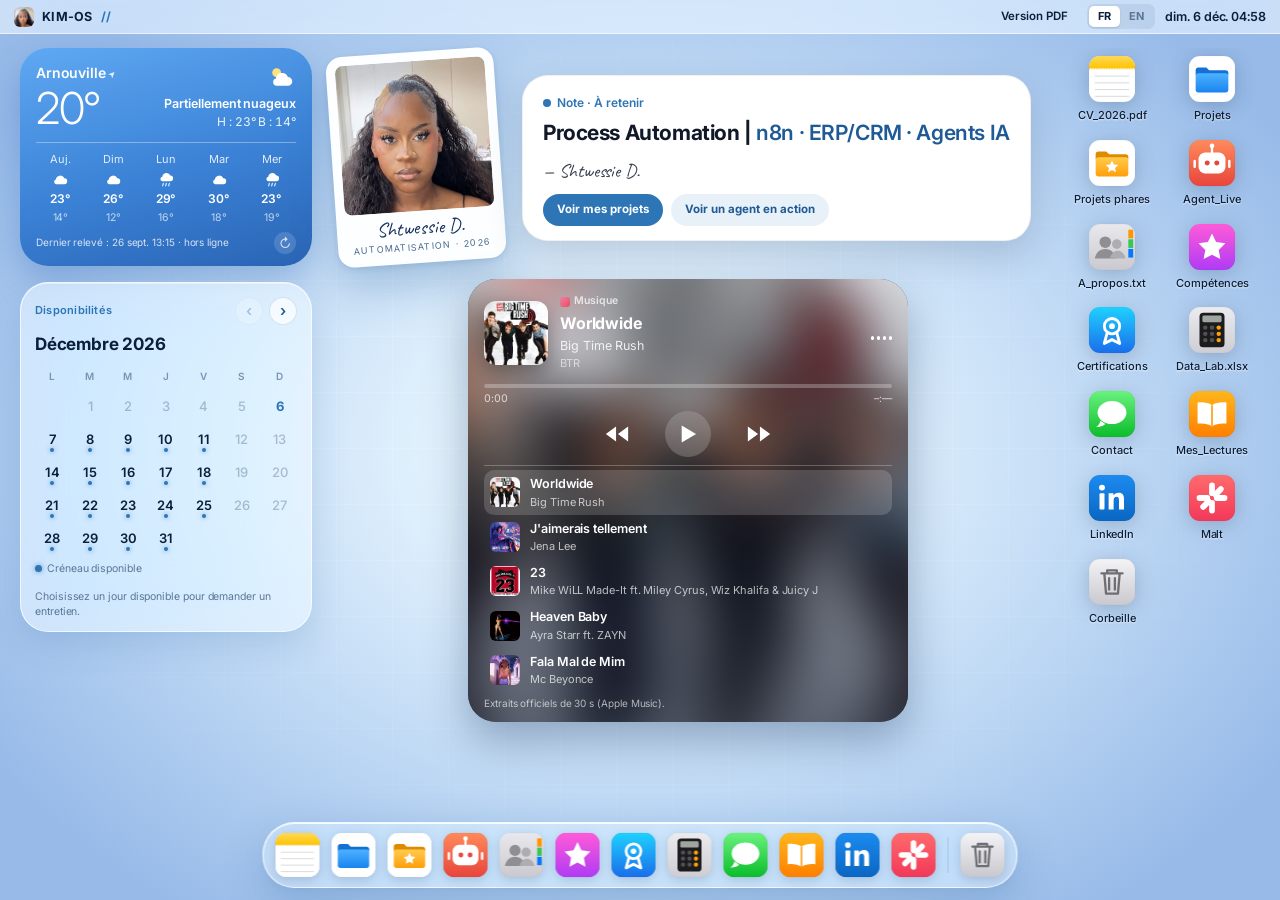
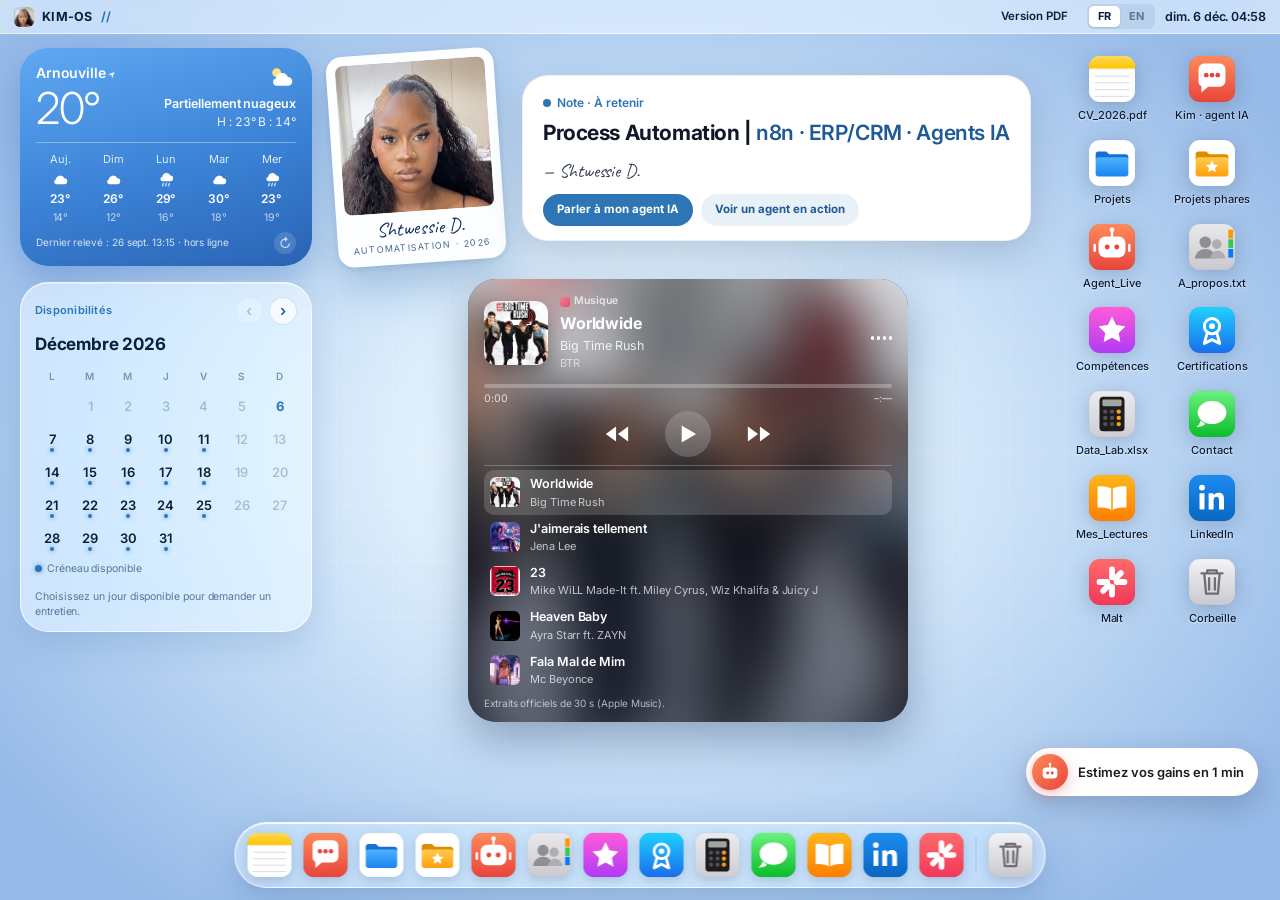
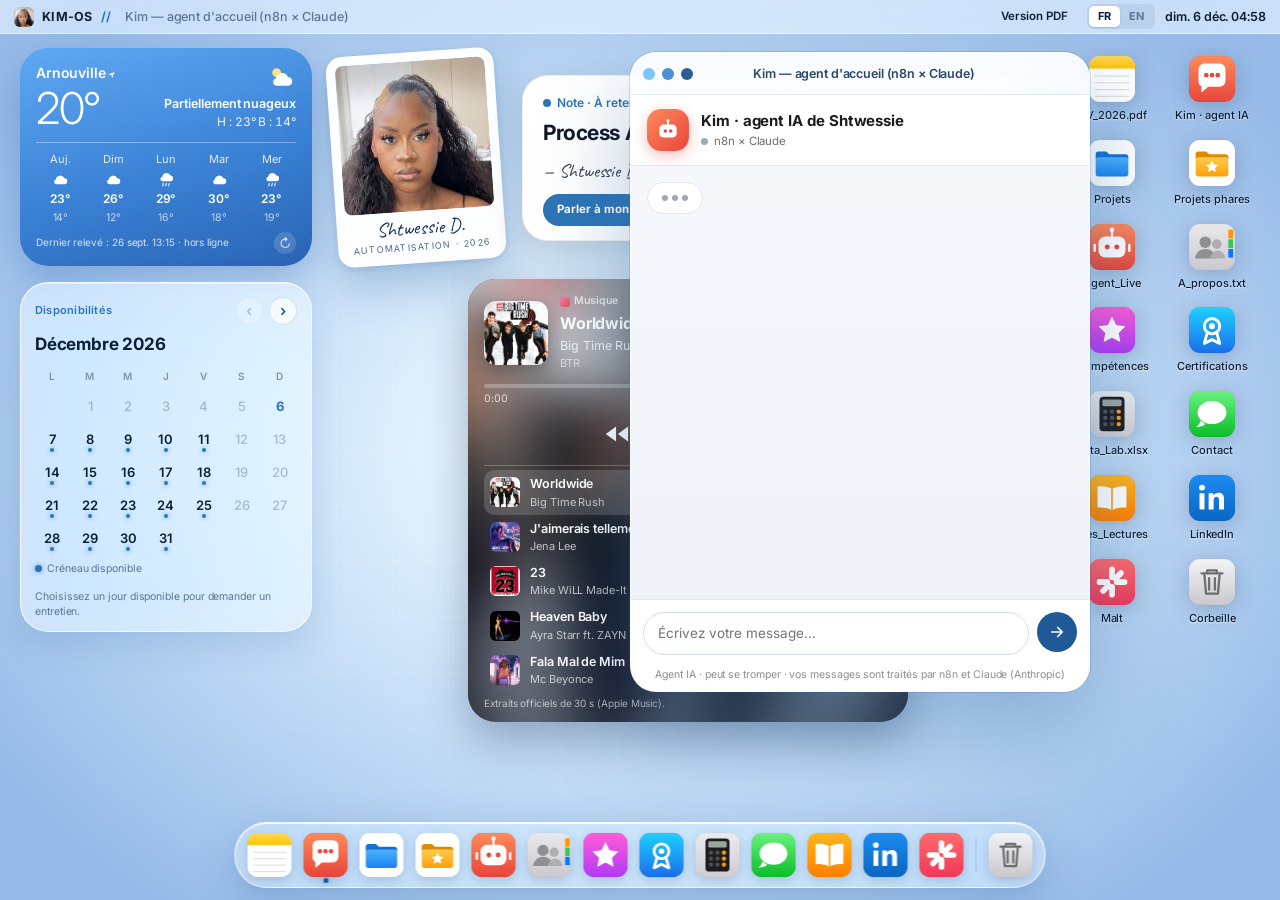
